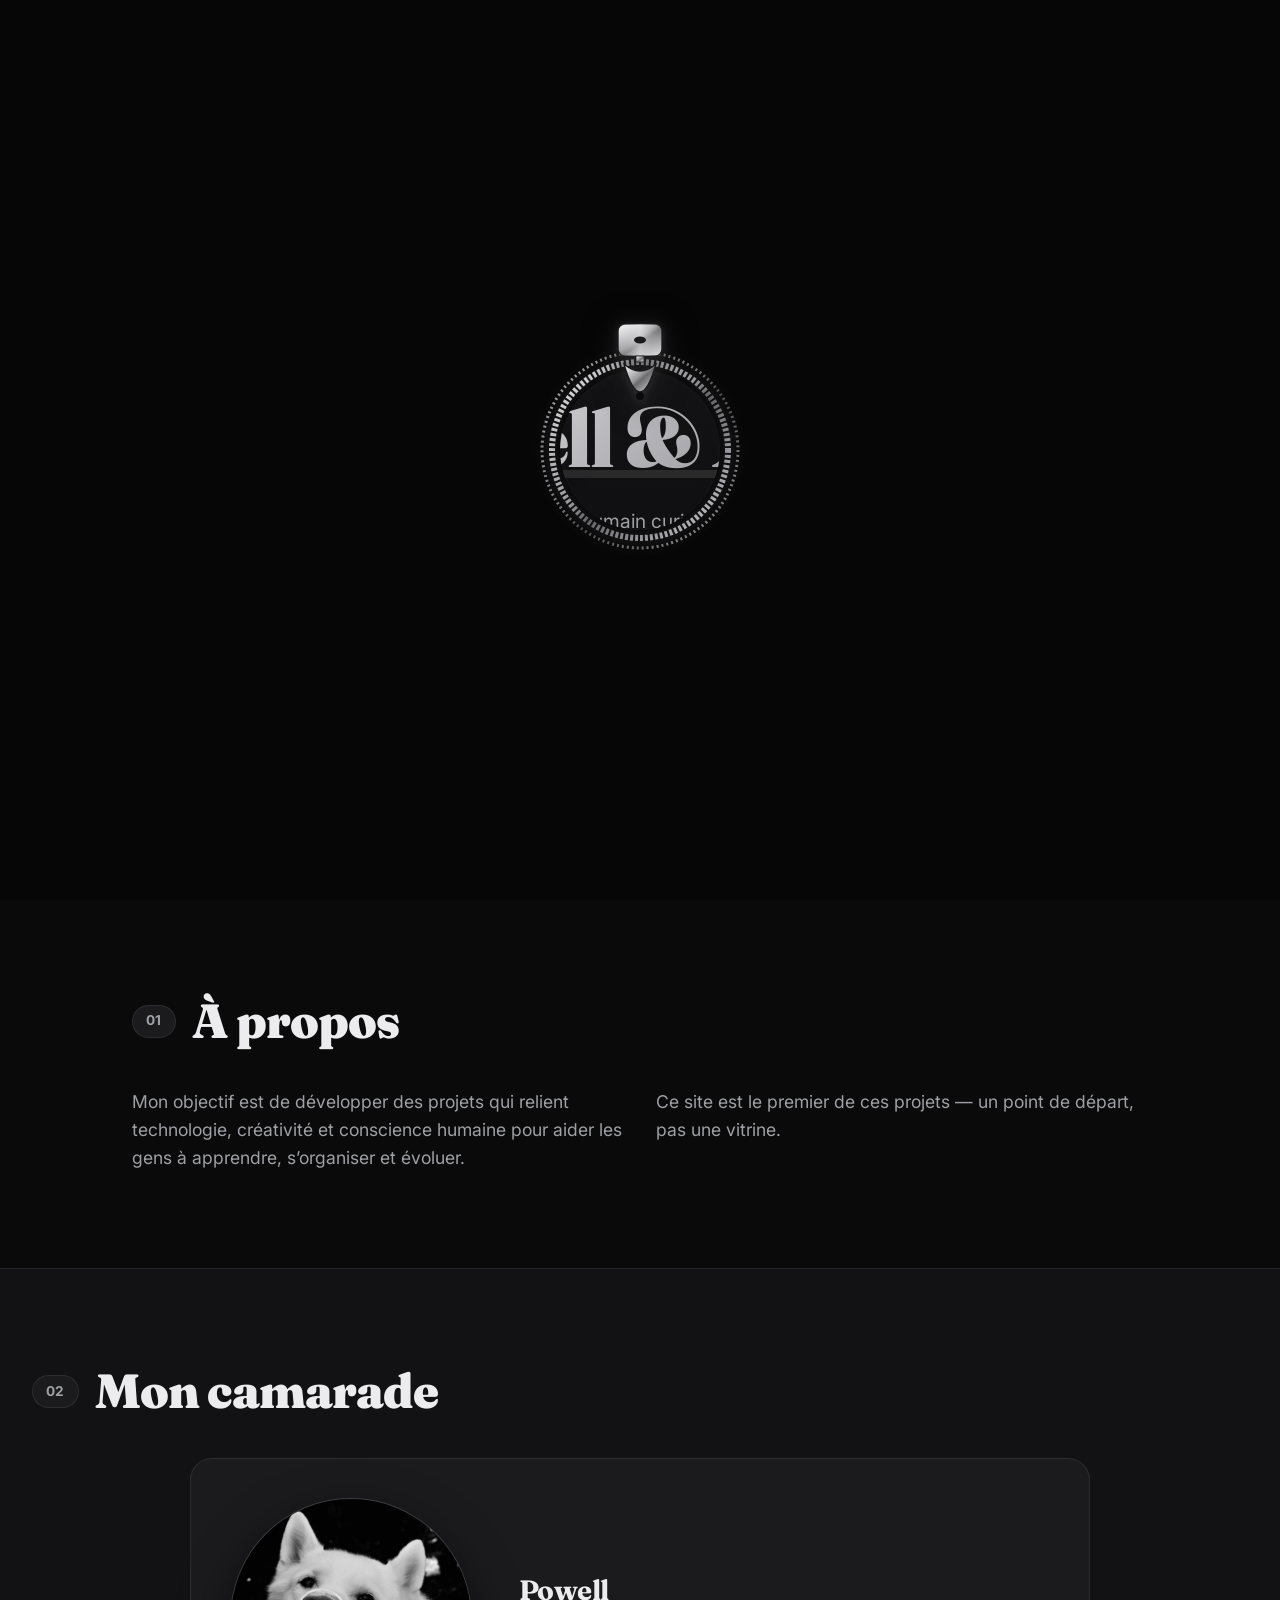
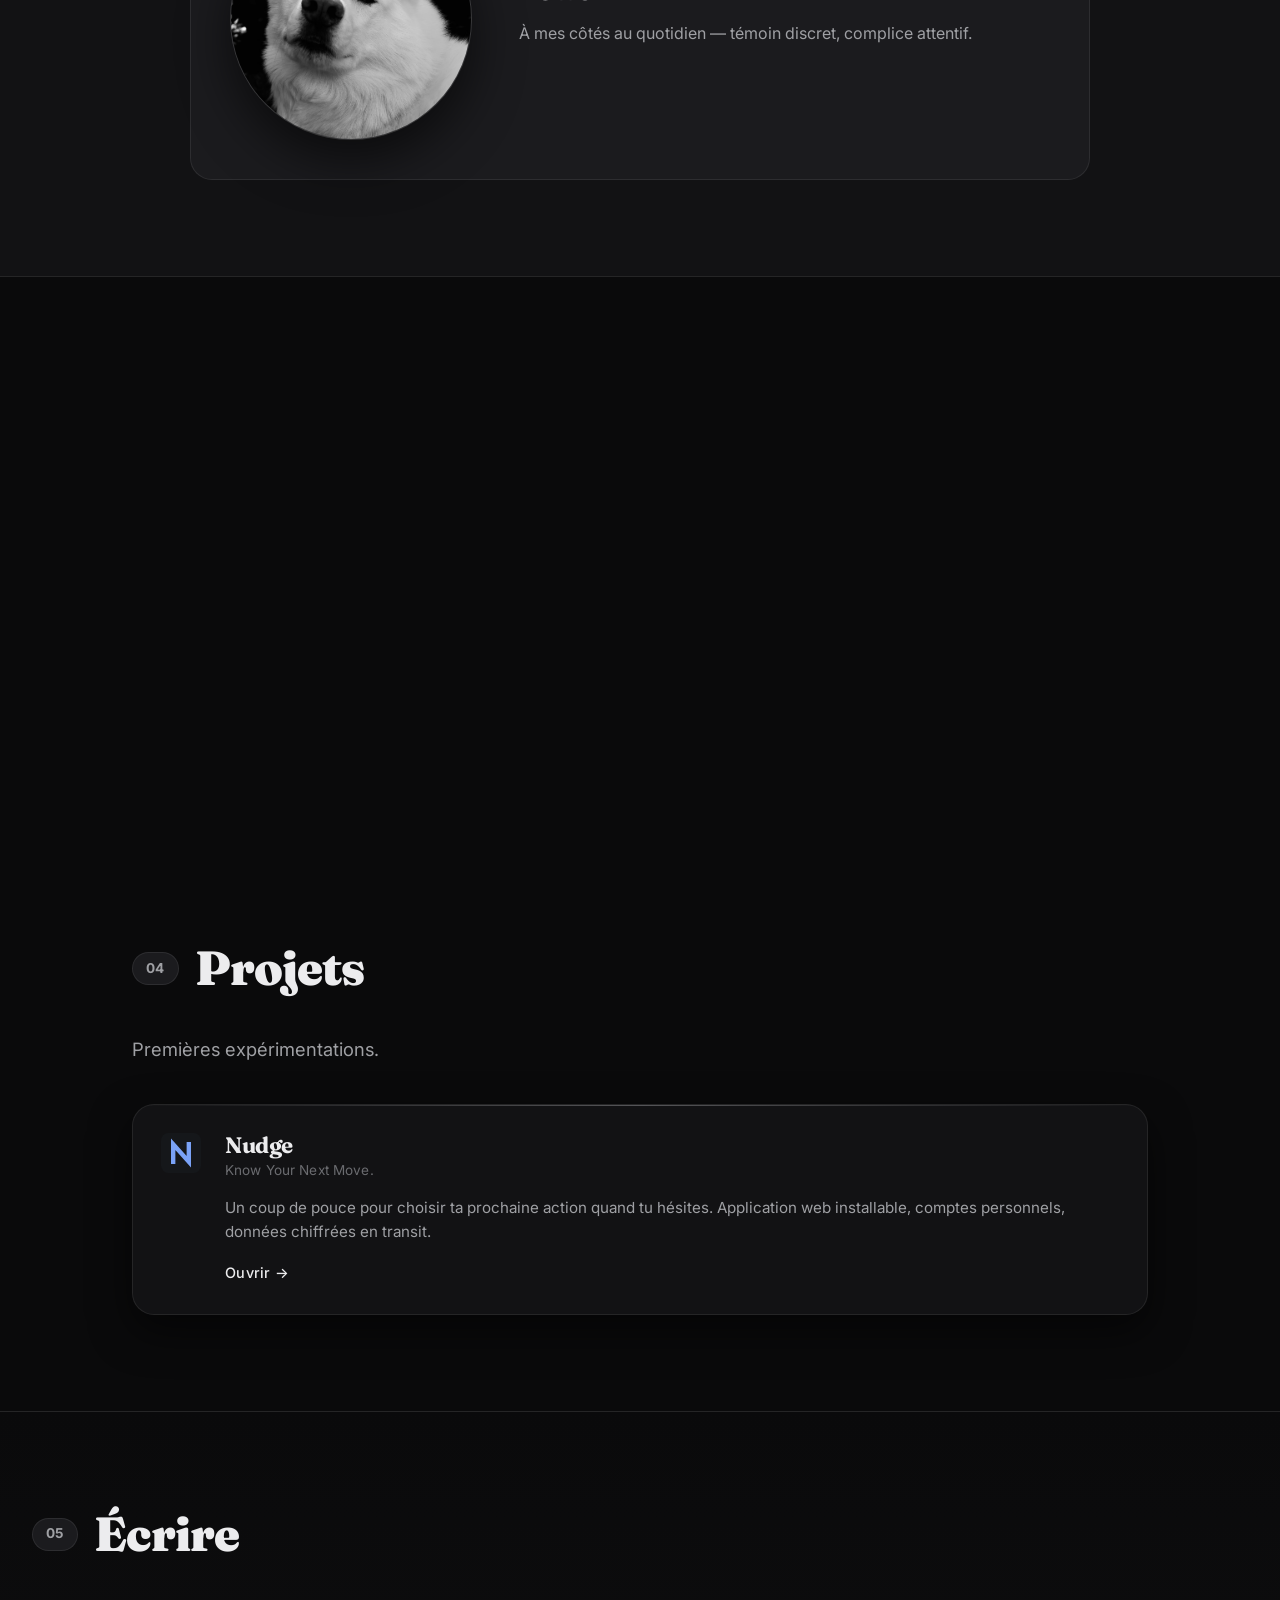
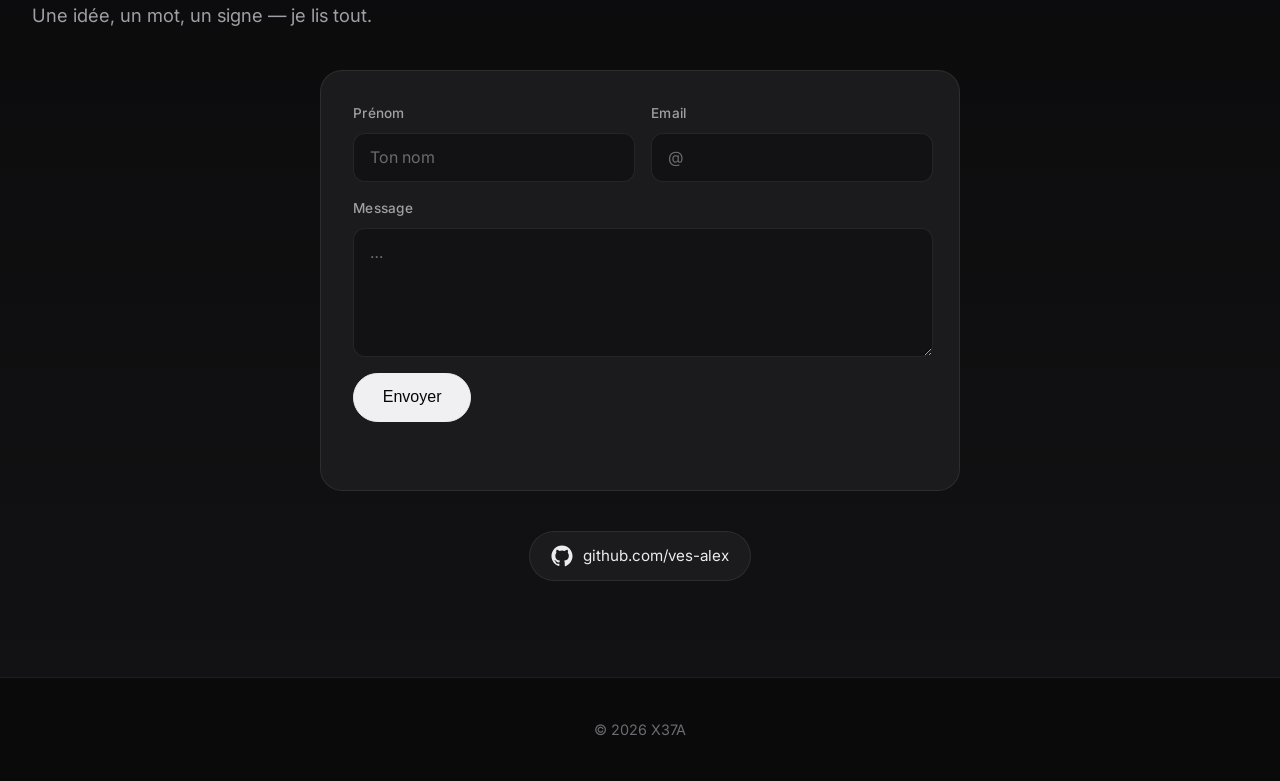
==== index.html @ 028b04d4 "Add Projets section linking to Nudge Inserts a 04 Projets section between Compétences and Contact, w" ====
<!DOCTYPE html>
<html lang="fr">
<head>
    <meta charset="UTF-8" />
    <meta name="viewport" content="width=device-width, initial-scale=1.0" />
    <meta name="description" content="Portfolio de x37a — curieux du web, accompagné de Powell, husky blanc." />
    <title>x37a — Portfolio</title>
    <link rel="stylesheet" href="styles.css?v=10" />
    <link rel="preconnect" href="https://fonts.googleapis.com" />
    <link rel="preconnect" href="https://fonts.gstatic.com" crossorigin />
    <link href="https://fonts.googleapis.com/css2?family=Fraunces:wght@400;700;900&family=Inter:wght@400;500;700&display=swap" rel="stylesheet" />
</head>
<body>

    <!-- Intro zipper circulaire -->
    <div class="ring-intro" id="ringIntro" role="button" tabindex="0" aria-label="Cliquer pour ouvrir le site">
        <svg class="ring-overlay" aria-hidden="true" preserveAspectRatio="xMidYMid slice">
            <defs>
                <mask id="ring-hole">
                    <rect x="0" y="0" width="100%" height="100%" fill="white" />
                    <circle cx="50%" cy="50%" r="0" fill="black" class="ring-mask-circle" />
                </mask>
                <linearGradient id="ring-silver" x1="0%" y1="0%" x2="100%" y2="100%">
                    <stop offset="0%" stop-color="#f0f0f2" />
                    <stop offset="45%" stop-color="#a0a0a4" />
                    <stop offset="55%" stop-color="#6a6a6e" />
                    <stop offset="100%" stop-color="#dcdce0" />
                </linearGradient>
            </defs>
            <!-- Fond sombre avec trou circulaire -->
            <rect x="0" y="0" width="100%" height="100%" fill="#060607" mask="url(#ring-hole)" />
            <!-- Couronne de dents (cercle à traits) -->
            <circle cx="50%" cy="50%" r="0" class="ring-teeth-outer"
                    fill="none" stroke="url(#ring-silver)" stroke-width="6" stroke-dasharray="3 2"
                    opacity="0.95" />
            <circle cx="50%" cy="50%" r="0" class="ring-teeth-inner"
                    fill="none" stroke="url(#ring-silver)" stroke-width="3" stroke-dasharray="2 3"
                    opacity="0.7" />
        </svg>

        <!-- Tirette argentée, se déplace vers le haut quand le cercle grandit -->
        <div class="ring-pull" id="ringPull">
            <svg viewBox="0 0 60 100" xmlns="http://www.w3.org/2000/svg" aria-hidden="true">
                <defs>
                    <linearGradient id="pull-silver" x1="0%" y1="0%" x2="100%" y2="100%">
                        <stop offset="0%" stop-color="#fafafa" />
                        <stop offset="20%" stop-color="#d4d4d6" />
                        <stop offset="45%" stop-color="#9a9a9c" />
                        <stop offset="55%" stop-color="#6c6c6e" />
                        <stop offset="80%" stop-color="#aeaeb0" />
                        <stop offset="100%" stop-color="#e4e4e6" />
                    </linearGradient>
                    <linearGradient id="pull-shine-grad" x1="0%" y1="0%" x2="100%" y2="0%">
                        <stop offset="0%" stop-color="#ffffff" stop-opacity="0" />
                        <stop offset="50%" stop-color="#ffffff" stop-opacity="0.85" />
                        <stop offset="100%" stop-color="#ffffff" stop-opacity="0" />
                    </linearGradient>
                </defs>
                <rect x="8" y="4" width="44" height="32" rx="7" fill="url(#pull-silver)" stroke="#1a1a1d" stroke-width="1.4" />
                <rect class="ring-pull-shine" x="8" y="4" width="44" height="32" rx="7" fill="url(#pull-shine-grad)" opacity="0.6" />
                <ellipse cx="30" cy="20" rx="6" ry="3.5" fill="#1a1a1d" />
                <rect x="26" y="36" width="8" height="6" fill="url(#pull-silver)" stroke="#1a1a1d" stroke-width="0.8" />
                <path d="M14 44 Q30 100 46 44 Q30 58 14 44 Z" fill="url(#pull-silver)" stroke="#1a1a1d" stroke-width="1.4" />
                <circle cx="30" cy="76" r="4" fill="#0a0a0b" />
            </svg>
        </div>
    </div>

    <!-- Contenu principal -->
    <main id="content">

        <header class="nav">
            <a href="#accueil" class="brand">x37a</a>
            <nav>
                <a href="#apropos">À propos</a>
                <a href="#powell">Powell</a>
                <a href="#competences">Compétences</a>
                <a href="#projets">Projets</a>
                <a href="#contact">Contact</a>
            </nav>
        </header>

        <section id="accueil" class="hero">
            <div class="blob blob-1"></div>
            <div class="blob blob-2"></div>
            <div class="blob blob-3"></div>

            <div class="hero-inner">
                <p class="eyebrow">Pas tout à fait par hasard.</p>
                <h1><span class="highlight">Powell &amp; X37A</span></h1>
                <p class="lede">
                    Un husky curieux. Un humain curieux. Tout reste à écrire.
                </p>
                <div class="cta-row">
                    <a class="btn btn-primary" href="#apropos">Découvrir</a>
                    <a class="btn btn-ghost" href="#contact">Écrire</a>
                </div>
            </div>

            <div class="scroll-indicator" aria-hidden="true">
                <span></span>
            </div>
        </section>

        <section id="apropos" class="section reveal">
            <div class="section-head">
                <span class="chip chip-pink">01</span>
                <h2>À propos</h2>
            </div>
            <div class="about-grid">
                <p class="about-text">
                    Mon objectif est de développer des projets qui relient technologie, créativité et conscience humaine pour aider les gens à apprendre, s’organiser et évoluer.
                </p>
                <p class="about-text">
                    Ce site est le premier de ces projets — un point de départ, pas une vitrine.
                </p>
            </div>
        </section>

        <section id="powell" class="section section-dark reveal">
            <div class="section-head">
                <span class="chip chip-cyan">02</span>
                <h2>Mon camarade</h2>
            </div>
            <div class="powell-grid">
                <div class="powell-card">
                    <div class="powell-photo">
                        <img src="assets/powell.jpg" alt="Powell, mon husky blanc" />
                    </div>
                    <div class="powell-info">
                        <h3>Powell</h3>
                        <p>
                            À mes côtés au quotidien — témoin discret, complice attentif.
                        </p>
                    </div>
                </div>
            </div>
        </section>

        <section id="competences" class="section reveal">
            <div class="section-head">
                <span class="chip chip-yellow">03</span>
                <h2>Outils</h2>
            </div>
            <p class="section-lede">
                Deux langues. Le reste viendra.
            </p>
            <div class="skills-grid">
                <div class="skill-card">
                    <span class="flag">🇫🇷</span>
                    <h3>Français</h3>
                    <p>Langue maternelle</p>
                    <div class="bar"><span style="width: 100%"></span></div>
                </div>
                <div class="skill-card">
                    <span class="flag">🇬🇧</span>
                    <h3>Anglais</h3>
                    <p>Courant</p>
                    <div class="bar"><span style="width: 90%"></span></div>
                </div>
                <div class="skill-card skill-card-soon">
                    <span class="flag">🧑‍💻</span>
                    <h3>Le web</h3>
                    <p>À venir.</p>
                    <div class="bar"><span style="width: 0%"></span></div>
                </div>
            </div>
        </section>

        <section id="projets" class="section reveal">
            <div class="section-head">
                <span class="chip chip-green">04</span>
                <h2>Projets</h2>
            </div>
            <p class="section-lede">
                Premières expérimentations.
            </p>
            <div class="projects-grid">
                <a class="project-card" href="/nudge/" target="_blank" rel="noopener">
                    <div class="project-icon" aria-hidden="true">
                        <svg viewBox="0 0 512 512" width="40" height="40">
                            <rect width="512" height="512" rx="96" fill="#15171a"/>
                            <path d="M 156 368 L 156 144 L 356 368 L 356 144" stroke="#7aa2f7" stroke-width="56" fill="none" stroke-linecap="square" stroke-linejoin="miter"/>
                        </svg>
                    </div>
                    <div class="project-body">
                        <h3>Nudge</h3>
                        <p class="project-tag">Know Your Next Move.</p>
                        <p class="project-desc">
                            Un coup de pouce pour choisir ta prochaine action quand tu hésites.
                            Application web installable, comptes personnels, données chiffrées en transit.
                        </p>
                        <span class="project-link">Ouvrir →</span>
                    </div>
                </a>
            </div>
        </section>

        <section id="contact" class="section section-contact reveal">
            <div class="section-head">
                <span class="chip chip-purple">05</span>
                <h2>Écrire</h2>
            </div>
            <p class="section-lede">
                Une idée, un mot, un signe — je lis tout.
            </p>

            <form class="contact-form" id="contactForm" novalidate>
                <label>
                    <span>Prénom</span>
                    <input type="text" name="name" required placeholder="Ton nom" />
                </label>
                <label>
                    <span>Email</span>
                    <input type="email" name="email" required placeholder="@" />
                </label>
                <label class="full">
                    <span>Message</span>
                    <textarea name="message" rows="5" required placeholder="…"></textarea>
                </label>
                <button type="submit" class="btn btn-primary">Envoyer</button>
                <p class="form-note" id="formNote" aria-live="polite"></p>
            </form>

            <div class="socials">
                <a class="social" href="https://github.com/ves-alex" target="_blank" rel="noopener">
                    <svg viewBox="0 0 24 24" width="22" height="22" aria-hidden="true"><path fill="currentColor" d="M12 .5C5.65.5.5 5.65.5 12c0 5.08 3.29 9.39 7.86 10.92.58.11.79-.25.79-.56v-2c-3.2.7-3.87-1.37-3.87-1.37-.53-1.34-1.3-1.7-1.3-1.7-1.06-.73.08-.71.08-.71 1.17.08 1.78 1.2 1.78 1.2 1.04 1.78 2.73 1.27 3.4.97.1-.76.41-1.28.75-1.57-2.56-.29-5.25-1.28-5.25-5.7 0-1.26.45-2.29 1.18-3.1-.12-.29-.51-1.46.11-3.05 0 0 .97-.31 3.18 1.18a11 11 0 0 1 5.79 0c2.21-1.49 3.18-1.18 3.18-1.18.62 1.59.23 2.76.11 3.05.74.81 1.18 1.84 1.18 3.1 0 4.43-2.7 5.41-5.27 5.69.42.36.79 1.07.79 2.16v3.2c0 .31.21.68.8.56C20.22 21.39 23.5 17.08 23.5 12 23.5 5.65 18.35.5 12 .5z"/></svg>
                    <span>github.com/ves-alex</span>
                </a>
            </div>
        </section>

        <footer class="footer">
            <p>© <span id="year"></span> X37A</p>
        </footer>
    </main>

    <script src="script.js?v=10"></script>
</body>
</html>
---- styles.css ----
/* ===== Reset & base ===== */
*,
*::before,
*::after {
    box-sizing: border-box;
    margin: 0;
    padding: 0;
}

:root {
    --bg: #0a0a0b;
    --bg-2: #121214;
    --bg-3: #1b1b1e;
    --bg-4: #26262a;
    --ink: #ececee;
    --ink-soft: #9fa0a4;
    --ink-muted: #6a6b6f;
    --silver-1: #f0f0f2;
    --silver-2: #b8b8bc;
    --silver-3: #8a8a8e;
    --silver-4: #56565a;
    --black: #050506;
    --border: rgba(255, 255, 255, 0.08);
    --border-strong: rgba(255, 255, 255, 0.16);
    --shadow: 0 16px 40px rgba(0, 0, 0, 0.55);
    --radius: 22px;

    --ease-out: cubic-bezier(0.22, 1, 0.36, 1);
    --ease-in-out: cubic-bezier(0.65, 0, 0.35, 1);
    --ease-soft: cubic-bezier(0.33, 1, 0.68, 1);
}

html {
    scroll-behavior: smooth;
}

body {
    font-family: 'Inter', -apple-system, BlinkMacSystemFont, sans-serif;
    background: var(--bg);
    color: var(--ink);
    line-height: 1.6;
    overflow-x: hidden;
    -webkit-font-smoothing: antialiased;
    -moz-osx-font-smoothing: grayscale;
}

h1, h2, h3 {
    font-family: 'Fraunces', Georgia, serif;
    line-height: 1.1;
    letter-spacing: -0.02em;
    color: var(--ink);
}

a {
    color: inherit;
    text-decoration: none;
}

/* ===== Intro : zipper circulaire qui s'ouvre ===== */

.ring-intro {
    position: fixed;
    inset: 0;
    z-index: 1000;
    overflow: hidden;
    cursor: pointer;
    background: transparent;
}

.ring-overlay {
    position: absolute;
    inset: 0;
    width: 100%;
    height: 100%;
    pointer-events: none;
}

/* Variable pilote : rayon du cercle (en px). Modifiée par JS au drag. */
.ring-intro {
    --ring-r: 80px;
    --pull-offset: 130px;
}

.ring-mask-circle {
    r: var(--ring-r);
    transition: r 2.2s cubic-bezier(0.4, 0, 0.15, 1);
}

.ring-teeth-outer {
    r: calc(var(--ring-r) + 8px);
    transition: r 2.2s cubic-bezier(0.4, 0, 0.15, 1),
                opacity 1.6s cubic-bezier(0.4, 0, 0.15, 1) 0.6s;
    filter: drop-shadow(0 0 6px rgba(255, 255, 255, 0.18));
    animation: ring-teeth-rotate 14s linear infinite;
    transform-origin: center;
}

.ring-teeth-inner {
    r: calc(var(--ring-r) + 18px);
    transition: r 2.2s cubic-bezier(0.4, 0, 0.15, 1),
                opacity 1.6s cubic-bezier(0.4, 0, 0.15, 1) 0.6s;
    filter: drop-shadow(0 0 6px rgba(255, 255, 255, 0.18));
    animation: ring-teeth-rotate 22s linear infinite reverse;
    transform-origin: center;
}

@keyframes ring-teeth-rotate {
    from { stroke-dashoffset: 0; }
    to { stroke-dashoffset: 200; }
}

/* Légère pulsation au repos pour signaler "interactif" */
.ring-intro:not(.opening):not(.dragging) {
    animation: ring-r-pulse 3.5s ease-in-out infinite;
}
@keyframes ring-r-pulse {
    0%, 100% { --ring-r: 80px; }
    50% { --ring-r: 88px; }
}

/* Ouverture : le trou grandit jusqu'à couvrir l'écran, les dents fondent */
.ring-intro.opening {
    --ring-r: 1800px;
    animation: none;
}
.ring-intro.opening .ring-teeth-outer,
.ring-intro.opening .ring-teeth-inner {
    opacity: 0;
    animation: none;
}

/* Tirette : positionnée au-dessus du cercle, draggable */
.ring-pull {
    position: absolute;
    top: 50%;
    left: 50%;
    width: 64px;
    height: 100px;
    margin-left: -32px;
    transform: translateY(calc(-1 * var(--pull-offset)));
    transition: transform 2.2s cubic-bezier(0.4, 0, 0.15, 1),
                opacity 1.2s cubic-bezier(0.4, 0, 0.15, 1) 0.4s,
                filter 0.3s ease;
    filter: drop-shadow(0 6px 16px rgba(0, 0, 0, 0.65))
            drop-shadow(0 2px 4px rgba(255, 255, 255, 0.18));
    pointer-events: auto;
    cursor: grab;
    z-index: 5;
    will-change: transform;
}

.ring-intro:not(.opening):not(.dragging) .ring-pull {
    animation: ring-pull-bob 3.5s ease-in-out infinite;
}

@keyframes ring-pull-bob {
    0%, 100% { transform: translateY(calc(-1 * var(--pull-offset))); }
    50% { transform: translateY(calc(-1 * var(--pull-offset) - 6px)); }
}

.ring-pull:hover {
    filter: drop-shadow(0 8px 22px rgba(0, 0, 0, 0.75))
            drop-shadow(0 0 8px rgba(255, 255, 255, 0.3));
}

.ring-pull:active {
    cursor: grabbing;
}

/* Pendant le drag : transitions et animations coupées pour suivi 1:1 du curseur */
.ring-intro.dragging .ring-mask-circle,
.ring-intro.dragging .ring-teeth-outer,
.ring-intro.dragging .ring-teeth-inner,
.ring-intro.dragging .ring-pull {
    transition: none;
    animation: none;
}
.ring-intro.dragging {
    animation: none;
}

.ring-pull svg {
    width: 100%;
    height: 100%;
    overflow: visible;
}

.ring-pull-shine {
    animation: ring-shine 4s ease-in-out infinite;
    transform-origin: center;
}

@keyframes ring-shine {
    0%, 100% { transform: translateX(-30px); opacity: 0; }
    20% { opacity: 0.6; }
    50% { transform: translateX(30px); opacity: 0.6; }
    80% { opacity: 0; }
}

/* À l'ouverture, la tirette part loin vers le haut puis fond */
.ring-intro.opening .ring-pull {
    transform: translateY(-120vh);
    opacity: 0;
    animation: none;
}

.ring-intro.gone {
    display: none;
}

@media (prefers-reduced-motion: reduce) {
    .ring-intro { display: none; }
}

/* ===== Navigation ===== */
.nav {
    position: sticky;
    top: 0;
    z-index: 50;
    display: flex;
    justify-content: space-between;
    align-items: center;
    padding: 1rem 2rem;
    background: rgba(10, 10, 11, 0.75);
    backdrop-filter: blur(14px);
    -webkit-backdrop-filter: blur(14px);
    border-bottom: 1px solid var(--border);
}

.brand {
    font-family: 'Fraunces', serif;
    font-weight: 900;
    font-size: 1.4rem;
    background: linear-gradient(135deg, var(--silver-1), var(--silver-3));
    -webkit-background-clip: text;
    background-clip: text;
    color: transparent;
}

.nav nav {
    display: flex;
    gap: 1.5rem;
}

.nav nav a {
    font-size: 0.95rem;
    font-weight: 500;
    color: var(--ink-soft);
    position: relative;
    padding: 0.25rem 0;
    transition: color 0.4s var(--ease-out);
}

.nav nav a::after {
    content: '';
    position: absolute;
    bottom: 0;
    left: 0;
    width: 0;
    height: 1px;
    background: var(--silver-1);
    transition: width 0.5s var(--ease-out);
}

.nav nav a:hover {
    color: var(--ink);
}

.nav nav a:hover::after {
    width: 100%;
}

/* ===== Hero ===== */
.hero {
    position: relative;
    min-height: calc(100vh - 70px);
    display: flex;
    align-items: center;
    padding: 4rem 2rem;
    overflow: hidden;
    background: radial-gradient(ellipse at 50% 0%, #1a1a1d 0%, var(--bg) 60%);
}

.blob {
    position: absolute;
    border-radius: 50%;
    filter: blur(100px);
    opacity: 0.35;
    z-index: 0;
    animation: float 18s ease-in-out infinite;
}

.blob-1 {
    width: 520px;
    height: 520px;
    background: radial-gradient(circle, #3a3a40 0%, transparent 70%);
    top: -140px;
    left: -100px;
}

.blob-2 {
    width: 460px;
    height: 460px;
    background: radial-gradient(circle, #2a2a2e 0%, transparent 70%);
    bottom: -120px;
    right: -80px;
    animation-delay: -6s;
}

.blob-3 {
    width: 340px;
    height: 340px;
    background: radial-gradient(circle, #1f1f23 0%, transparent 70%);
    top: 40%;
    right: 20%;
    animation-delay: -11s;
}

@keyframes float {
    0%, 100% { transform: translate(0, 0) scale(1); }
    33% { transform: translate(30px, -40px) scale(1.08); }
    66% { transform: translate(-20px, 30px) scale(0.95); }
}

.hero-inner {
    position: relative;
    z-index: 2;
    max-width: 820px;
    margin: 0 auto;
    text-align: center;
}

.eyebrow {
    display: inline-block;
    padding: 0.4rem 0.9rem;
    background: var(--bg-3);
    color: var(--ink-soft);
    font-size: 0.8rem;
    font-weight: 500;
    letter-spacing: 0.1em;
    text-transform: uppercase;
    border-radius: 999px;
    border: 1px solid var(--border);
    margin-bottom: 1.5rem;
}

.hero h1 {
    font-size: clamp(2.5rem, 7vw, 5rem);
    font-weight: 900;
    margin-bottom: 1.5rem;
}

.highlight {
    background: linear-gradient(135deg, var(--silver-1) 0%, var(--silver-2) 45%, var(--silver-3) 100%);
    -webkit-background-clip: text;
    background-clip: text;
    color: transparent;
    position: relative;
    display: inline-block;
}

.highlight::after {
    content: '';
    position: absolute;
    left: 0;
    right: 0;
    bottom: 0.05em;
    height: 0.1em;
    background: var(--silver-3);
    opacity: 0.2;
    border-radius: 4px;
}

.lede {
    font-size: clamp(1rem, 1.6vw, 1.2rem);
    color: var(--ink-soft);
    margin-bottom: 2.5rem;
}

.cta-row {
    display: flex;
    justify-content: center;
    gap: 1rem;
    flex-wrap: wrap;
}

.btn {
    display: inline-flex;
    align-items: center;
    gap: 0.5rem;
    padding: 0.9rem 1.8rem;
    font-size: 1rem;
    font-weight: 500;
    border-radius: 999px;
    border: 1px solid var(--border-strong);
    cursor: pointer;
    transition: transform 0.5s var(--ease-out),
                box-shadow 0.5s var(--ease-out),
                background 0.5s var(--ease-out),
                color 0.5s var(--ease-out),
                border-color 0.5s var(--ease-out);
}

.btn-primary {
    background: var(--silver-1);
    color: var(--black);
    border-color: var(--silver-1);
}

.btn-primary:hover {
    transform: translateY(-2px);
    box-shadow: 0 10px 30px rgba(240, 240, 242, 0.15);
}

.btn-ghost {
    background: transparent;
    color: var(--ink);
}

.btn-ghost:hover {
    background: var(--bg-3);
    border-color: var(--border-strong);
    transform: translateY(-2px);
}

.scroll-indicator {
    position: absolute;
    bottom: 2rem;
    left: 50%;
    transform: translateX(-50%);
    width: 24px;
    height: 40px;
    border: 1px solid var(--ink-muted);
    border-radius: 12px;
    opacity: 0.6;
}

.scroll-indicator span {
    position: absolute;
    top: 8px;
    left: 50%;
    width: 3px;
    height: 8px;
    background: var(--ink-soft);
    border-radius: 2px;
    transform: translateX(-50%);
    animation: scrollDot 2.4s var(--ease-in-out) infinite;
}

@keyframes scrollDot {
    0%, 100% { transform: translate(-50%, 0); opacity: 1; }
    50% { transform: translate(-50%, 12px); opacity: 0.2; }
}

/* ===== Sections ===== */
.section {
    max-width: 1080px;
    margin: 0 auto;
    padding: 6rem 2rem;
}

.section-dark {
    max-width: none;
    background: var(--bg-2);
    padding-left: 2rem;
    padding-right: 2rem;
    border-top: 1px solid var(--border);
    border-bottom: 1px solid var(--border);
}

.section-head {
    display: flex;
    align-items: center;
    gap: 1rem;
    margin-bottom: 2.5rem;
}

.chip {
    display: inline-block;
    padding: 0.3rem 0.8rem;
    border-radius: 999px;
    font-size: 0.85rem;
    font-weight: 700;
    letter-spacing: 0.04em;
    background: var(--bg-3);
    color: var(--ink-soft);
    border: 1px solid var(--border);
}

.chip-pink,
.chip-cyan,
.chip-yellow,
.chip-purple {
    background: var(--bg-3);
    color: var(--ink-soft);
    border: 1px solid var(--border);
}

.section h2 {
    font-size: clamp(2rem, 4vw, 3rem);
    font-weight: 900;
}

.section-lede {
    font-size: 1.15rem;
    color: var(--ink-soft);
    max-width: 640px;
    margin-bottom: 2.5rem;
}

/* ===== À propos ===== */
.about-grid {
    display: grid;
    grid-template-columns: repeat(auto-fit, minmax(280px, 1fr));
    gap: 2rem;
}

.about-text {
    font-size: 1.1rem;
    color: var(--ink-soft);
}

.about-text strong {
    color: var(--ink);
    font-weight: 600;
}

/* ===== Powell ===== */
.powell-grid {
    max-width: 900px;
    margin: 0 auto;
}

.powell-card {
    display: grid;
    grid-template-columns: 240px 1fr;
    gap: 3rem;
    align-items: center;
    background: var(--bg-3);
    border: 1px solid var(--border);
    border-radius: var(--radius);
    padding: 2.5rem;
    transition: border-color 0.6s var(--ease-out),
                transform 0.6s var(--ease-out);
}

.powell-card:hover {
    border-color: var(--border-strong);
    transform: translateY(-2px);
}

.powell-photo {
    width: 240px;
    height: 240px;
    border-radius: 50%;
    overflow: hidden;
    background: var(--bg-4);
    box-shadow: 0 0 0 1px var(--border-strong),
                0 20px 50px rgba(0, 0, 0, 0.6);
}

.powell-photo svg,
.powell-photo img {
    width: 100%;
    height: 100%;
    object-fit: cover;
    display: block;
}

.powell-info h3 {
    font-size: 1.75rem;
    margin-bottom: 1rem;
    color: var(--ink);
}

.powell-info p {
    color: var(--ink-soft);
    margin-bottom: 1rem;
}

.powell-note {
    font-size: 0.85rem;
    color: var(--ink-muted);
}

.powell-note code {
    background: var(--bg-4);
    padding: 0.1rem 0.4rem;
    border-radius: 4px;
    font-size: 0.8rem;
    color: var(--silver-2);
}

/* ===== Compétences ===== */
.skills-grid {
    display: grid;
    grid-template-columns: repeat(auto-fit, minmax(240px, 1fr));
    gap: 1.5rem;
}

.skill-card {
    background: var(--bg-2);
    border: 1px solid var(--border);
    border-radius: var(--radius);
    padding: 2rem;
    box-shadow: var(--shadow);
    transition: transform 0.6s var(--ease-out),
                box-shadow 0.6s var(--ease-out),
                border-color 0.6s var(--ease-out);
    position: relative;
    overflow: hidden;
}

.skill-card::before {
    content: '';
    position: absolute;
    top: 0;
    left: 0;
    right: 0;
    height: 1px;
    background: linear-gradient(90deg, transparent, var(--silver-2), transparent);
    opacity: 0.4;
}

.skill-card:hover {
    transform: translateY(-6px);
    box-shadow: 0 24px 50px rgba(0, 0, 0, 0.7);
    border-color: var(--border-strong);
}

.flag {
    font-size: 2.5rem;
    display: block;
    margin-bottom: 0.75rem;
    filter: grayscale(0.15);
}

.skill-card h3 {
    font-size: 1.4rem;
    margin-bottom: 0.25rem;
}

.skill-card p {
    color: var(--ink-soft);
    font-size: 0.95rem;
    margin-bottom: 1rem;
}

.bar {
    height: 4px;
    background: var(--bg-4);
    border-radius: 999px;
    overflow: hidden;
}

.bar span {
    display: block;
    height: 100%;
    background: linear-gradient(90deg, var(--silver-3), var(--silver-1));
    border-radius: 999px;
    transition: width 1.8s var(--ease-out);
}

.skill-card-soon .bar span {
    background: linear-gradient(90deg, var(--silver-4), var(--silver-2));
}

/* ===== Projets ===== */
.projects-grid {
    display: grid;
    grid-template-columns: repeat(auto-fit, minmax(320px, 1fr));
    gap: 1.5rem;
}

.project-card {
    display: flex;
    gap: 1.5rem;
    align-items: flex-start;
    background: var(--bg-2);
    border: 1px solid var(--border);
    border-radius: var(--radius);
    padding: 1.75rem;
    box-shadow: var(--shadow);
    text-decoration: none;
    color: inherit;
    transition: transform 0.6s var(--ease-out),
                box-shadow 0.6s var(--ease-out),
                border-color 0.6s var(--ease-out);
    position: relative;
    overflow: hidden;
}

.project-card::before {
    content: '';
    position: absolute;
    top: 0;
    left: 0;
    right: 0;
    height: 1px;
    background: linear-gradient(90deg, transparent, var(--silver-2), transparent);
    opacity: 0.4;
}

.project-card:hover {
    transform: translateY(-6px);
    box-shadow: 0 24px 50px rgba(0, 0, 0, 0.7);
    border-color: var(--border-strong);
}

.project-icon {
    flex-shrink: 0;
}

.project-body {
    flex: 1;
}

.project-body h3 {
    font-size: 1.4rem;
    margin: 0 0 0.15rem;
    color: var(--ink);
}

.project-tag {
    color: var(--ink-muted);
    font-size: 0.85rem;
    margin: 0 0 0.85rem;
    letter-spacing: 0.01em;
}

.project-desc {
    color: var(--ink-soft);
    font-size: 0.95rem;
    margin: 0 0 1rem;
}

.project-link {
    color: var(--ink);
    font-size: 0.9rem;
    font-weight: 500;
    letter-spacing: 0.02em;
}

.project-card:hover .project-link {
    color: var(--silver-1);
}

/* ===== Contact ===== */
.section-contact {
    background: linear-gradient(180deg, var(--bg) 0%, var(--bg-2) 100%);
    max-width: none;
    padding-left: 2rem;
    padding-right: 2rem;
    border-top: 1px solid var(--border);
}

.contact-form {
    max-width: 640px;
    margin: 0 auto 2.5rem;
    display: grid;
    grid-template-columns: 1fr 1fr;
    gap: 1rem;
    background: var(--bg-3);
    padding: 2rem;
    border-radius: var(--radius);
    border: 1px solid var(--border);
    transition: border-color 0.6s var(--ease-out);
}

.contact-form:focus-within {
    border-color: var(--border-strong);
}

.contact-form label {
    display: flex;
    flex-direction: column;
    gap: 0.5rem;
    font-size: 0.85rem;
    font-weight: 500;
    color: var(--ink-soft);
    letter-spacing: 0.02em;
}

.contact-form label.full {
    grid-column: 1 / -1;
}

.contact-form input,
.contact-form textarea {
    font-family: inherit;
    font-size: 1rem;
    padding: 0.85rem 1rem;
    border: 1px solid var(--border);
    border-radius: 12px;
    background: var(--bg-2);
    color: var(--ink);
    outline: none;
    transition: border-color 0.4s var(--ease-out),
                background 0.4s var(--ease-out);
}

.contact-form input::placeholder,
.contact-form textarea::placeholder {
    color: var(--ink-muted);
}

.contact-form input:focus,
.contact-form textarea:focus {
    border-color: var(--silver-2);
    background: var(--bg-4);
}

.contact-form textarea {
    resize: vertical;
    min-height: 120px;
}

.contact-form button {
    grid-column: 1 / -1;
    justify-self: start;
}

.form-note {
    grid-column: 1 / -1;
    font-size: 0.9rem;
    min-height: 1.4em;
    color: var(--ink-soft);
}

.socials {
    display: flex;
    justify-content: center;
    gap: 1rem;
    flex-wrap: wrap;
}

.social {
    display: inline-flex;
    align-items: center;
    gap: 0.6rem;
    padding: 0.75rem 1.3rem;
    background: var(--bg-3);
    color: var(--ink);
    border: 1px solid var(--border);
    border-radius: 999px;
    font-size: 0.95rem;
    transition: transform 0.5s var(--ease-out),
                background 0.5s var(--ease-out),
                border-color 0.5s var(--ease-out);
}

.social:hover {
    transform: translateY(-2px);
    background: var(--bg-4);
    border-color: var(--border-strong);
}

/* ===== Footer ===== */
.footer {
    text-align: center;
    padding: 2.5rem 2rem;
    color: var(--ink-muted);
    font-size: 0.9rem;
    border-top: 1px solid var(--border);
    background: var(--bg);
}

.heart {
    color: var(--silver-2);
    display: inline-block;
    animation: beat 1.8s ease-in-out infinite;
}

@keyframes beat {
    0%, 100% { transform: scale(1); }
    50% { transform: scale(1.2); }
}

/* ===== Reveal animation ===== */
.reveal {
    opacity: 0;
    transform: translateY(40px);
    transition: opacity 1.4s var(--ease-out),
                transform 1.4s var(--ease-out);
}

.reveal.visible {
    opacity: 1;
    transform: translateY(0);
}

/* ===== Responsive ===== */
@media (max-width: 720px) {
    .nav { padding: 1rem; }
    .nav nav { gap: 1rem; font-size: 0.85rem; }
    .powell-card {
        grid-template-columns: 1fr;
        text-align: center;
        padding: 2rem 1.5rem;
    }
    .powell-photo {
        margin: 0 auto;
        width: 180px;
        height: 180px;
    }
    .contact-form { grid-template-columns: 1fr; }
}

@media (prefers-reduced-motion: reduce) {
    *, *::before, *::after {
        animation-duration: 0.01ms !important;
        transition-duration: 0.01ms !important;
    }
}
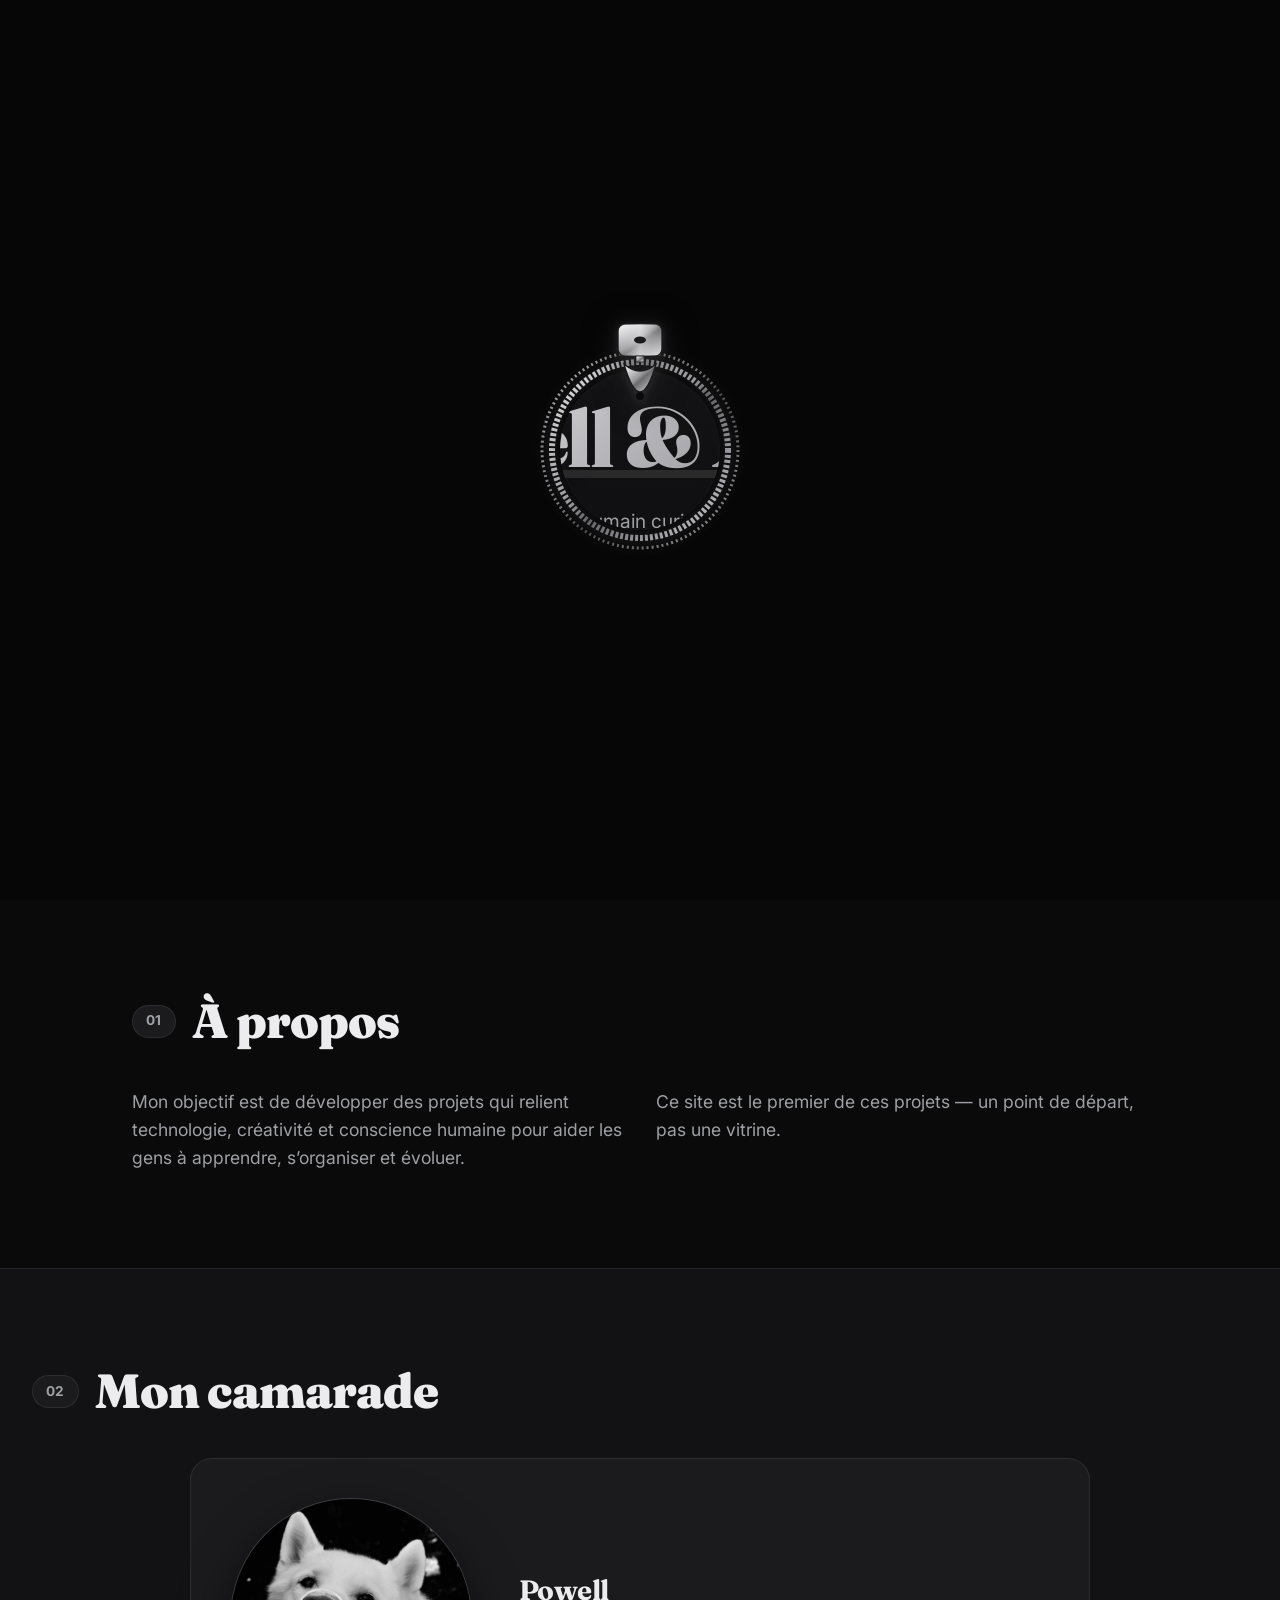
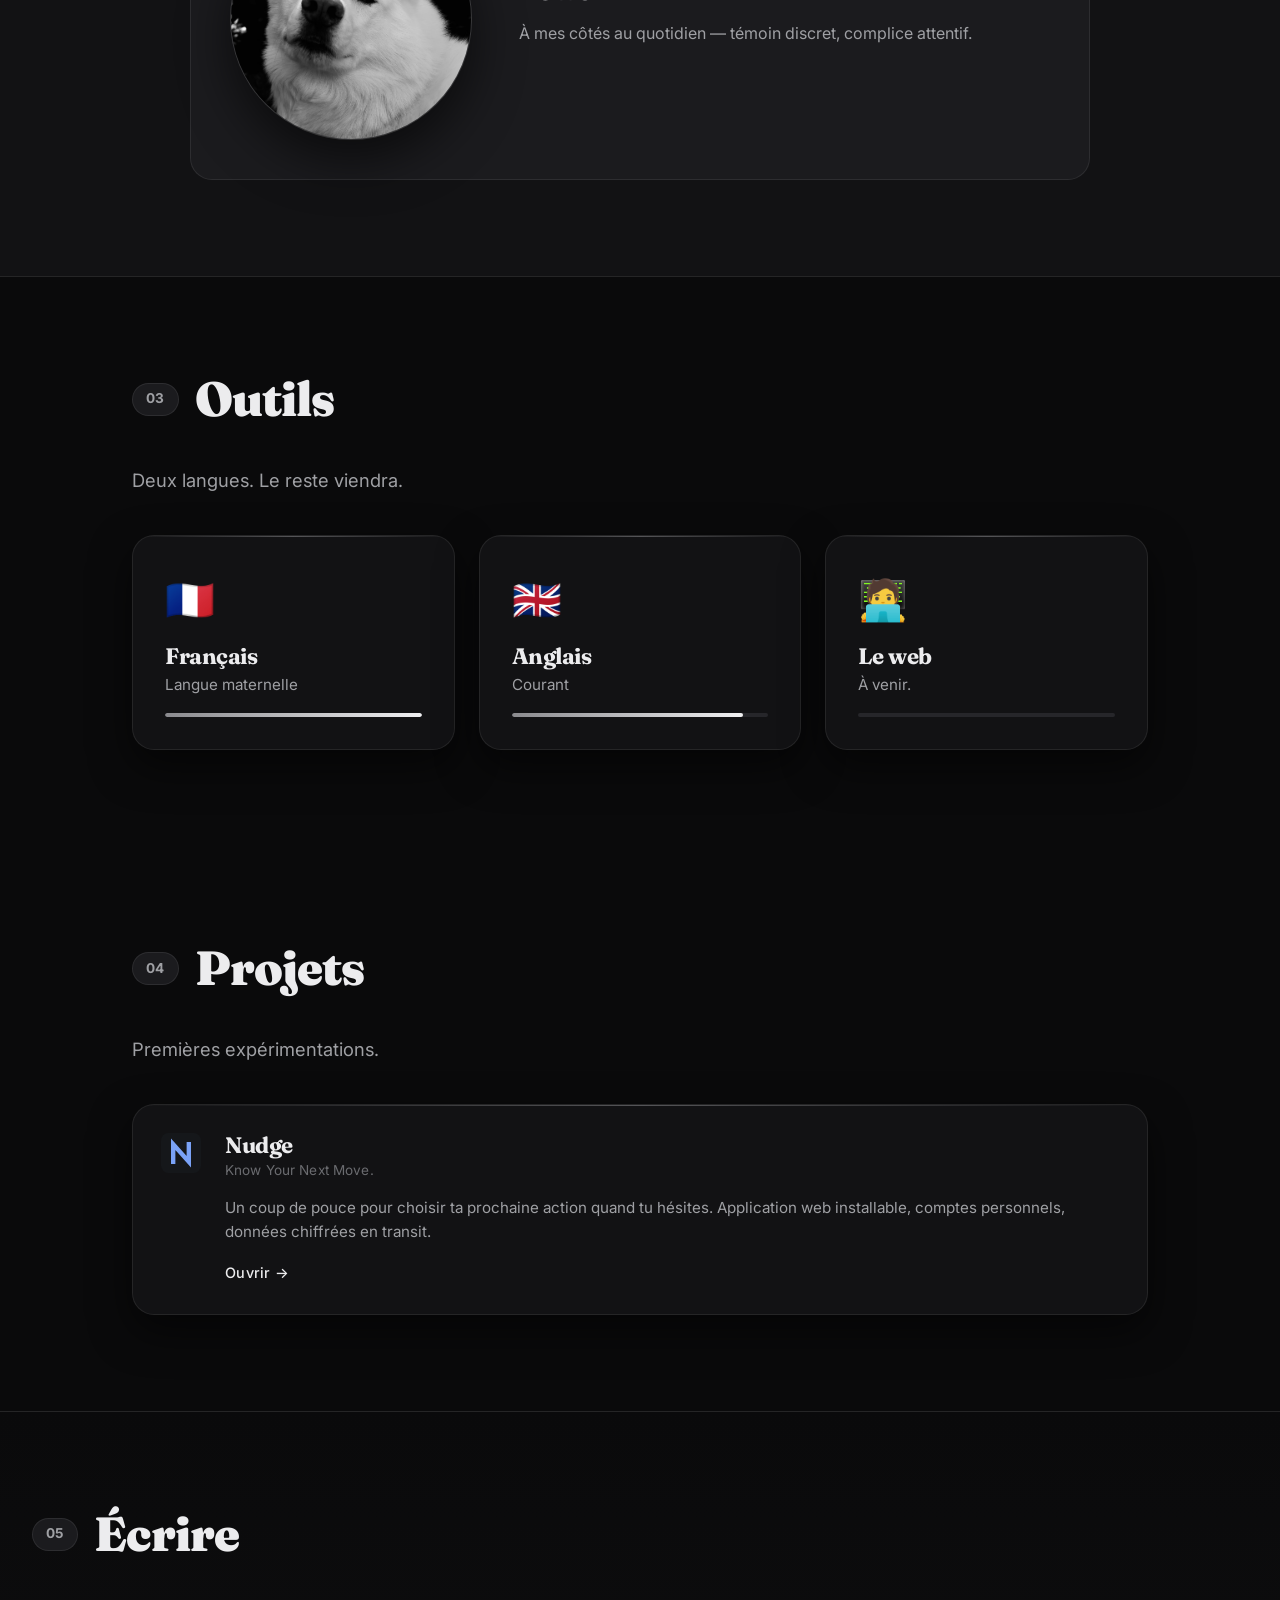
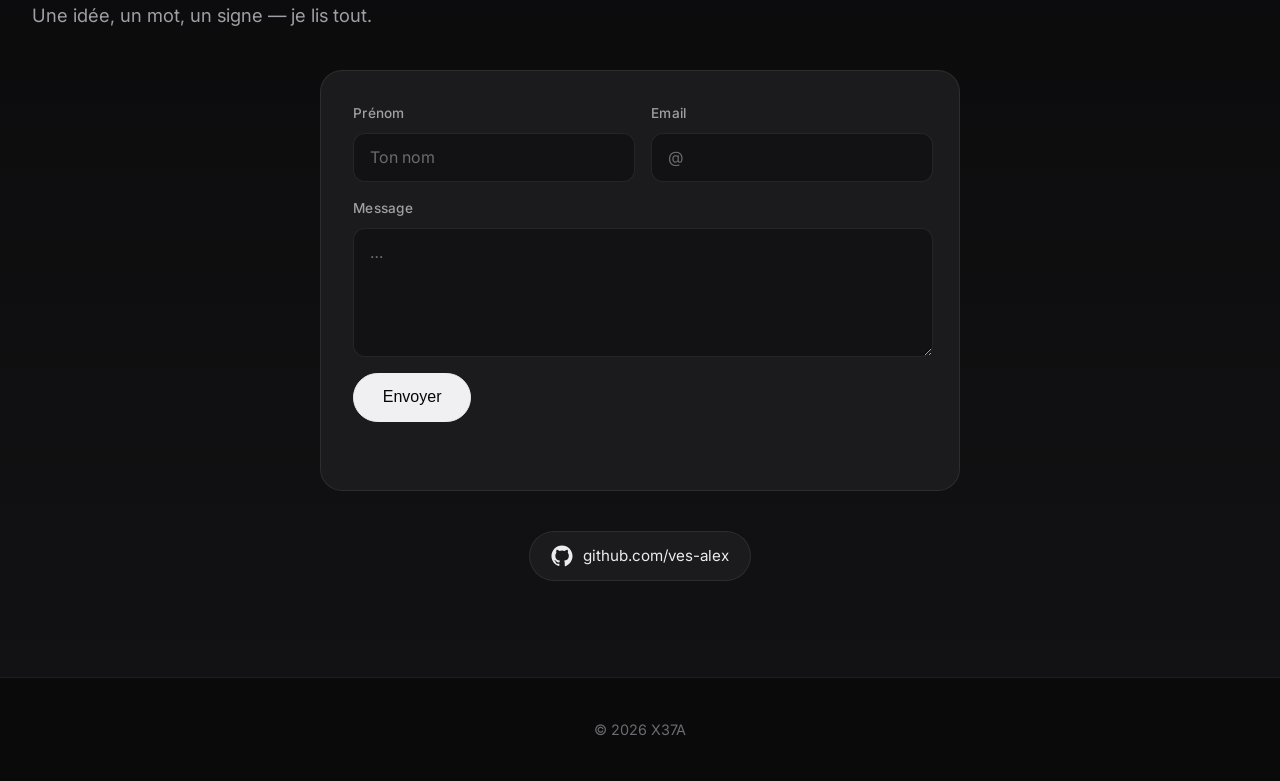
==== commit cf096fc6: "extract: Nudge moved to its own repo (ves-alex/nudge)" ====
--- a/index.html
+++ b/index.html
@@ -176,7 +176,7 @@
                 Premières expérimentations.
             </p>
             <div class="projects-grid">
-                <a class="project-card" href="/nudge/" target="_blank" rel="noopener">
+                <a class="project-card" href="https://nudgenow.vercel.app/" target="_blank" rel="noopener">
                     <div class="project-icon" aria-hidden="true">
                         <svg viewBox="0 0 512 512" width="40" height="40">
                             <rect width="512" height="512" rx="96" fill="#15171a"/>
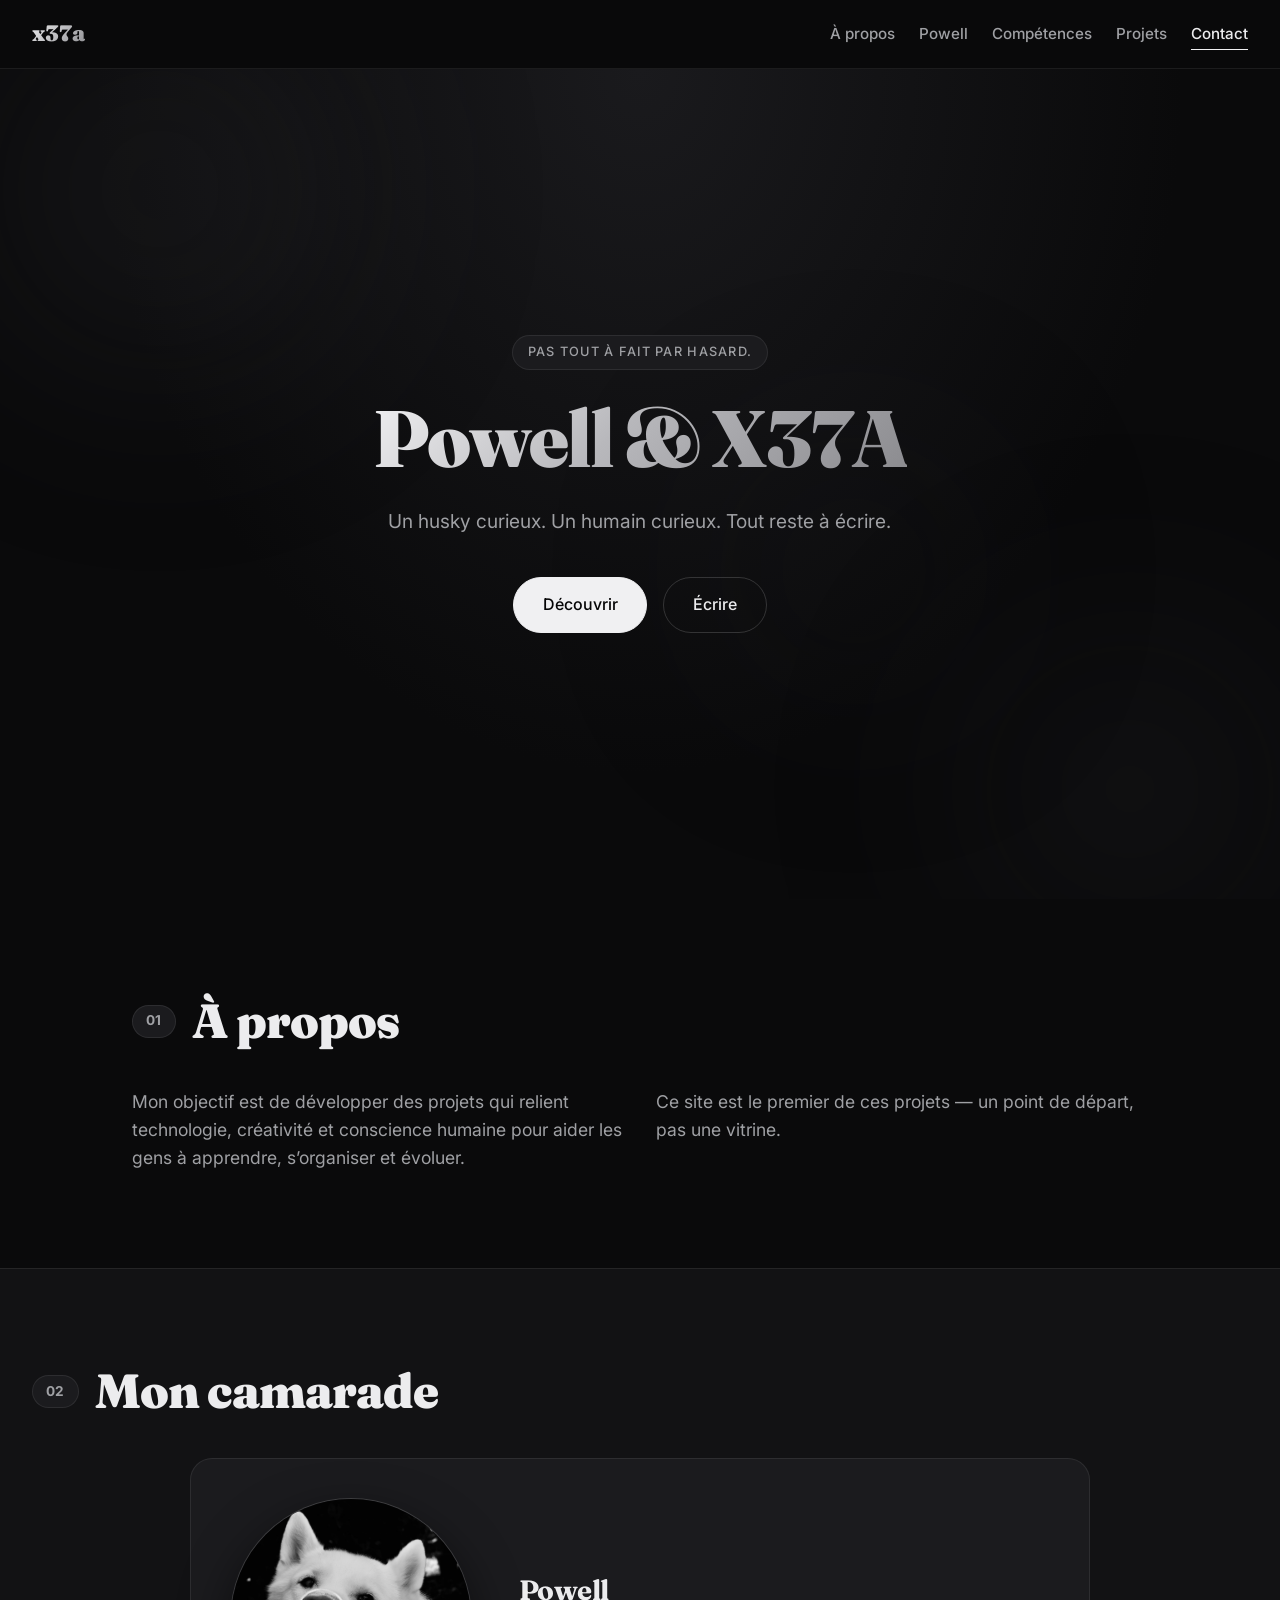
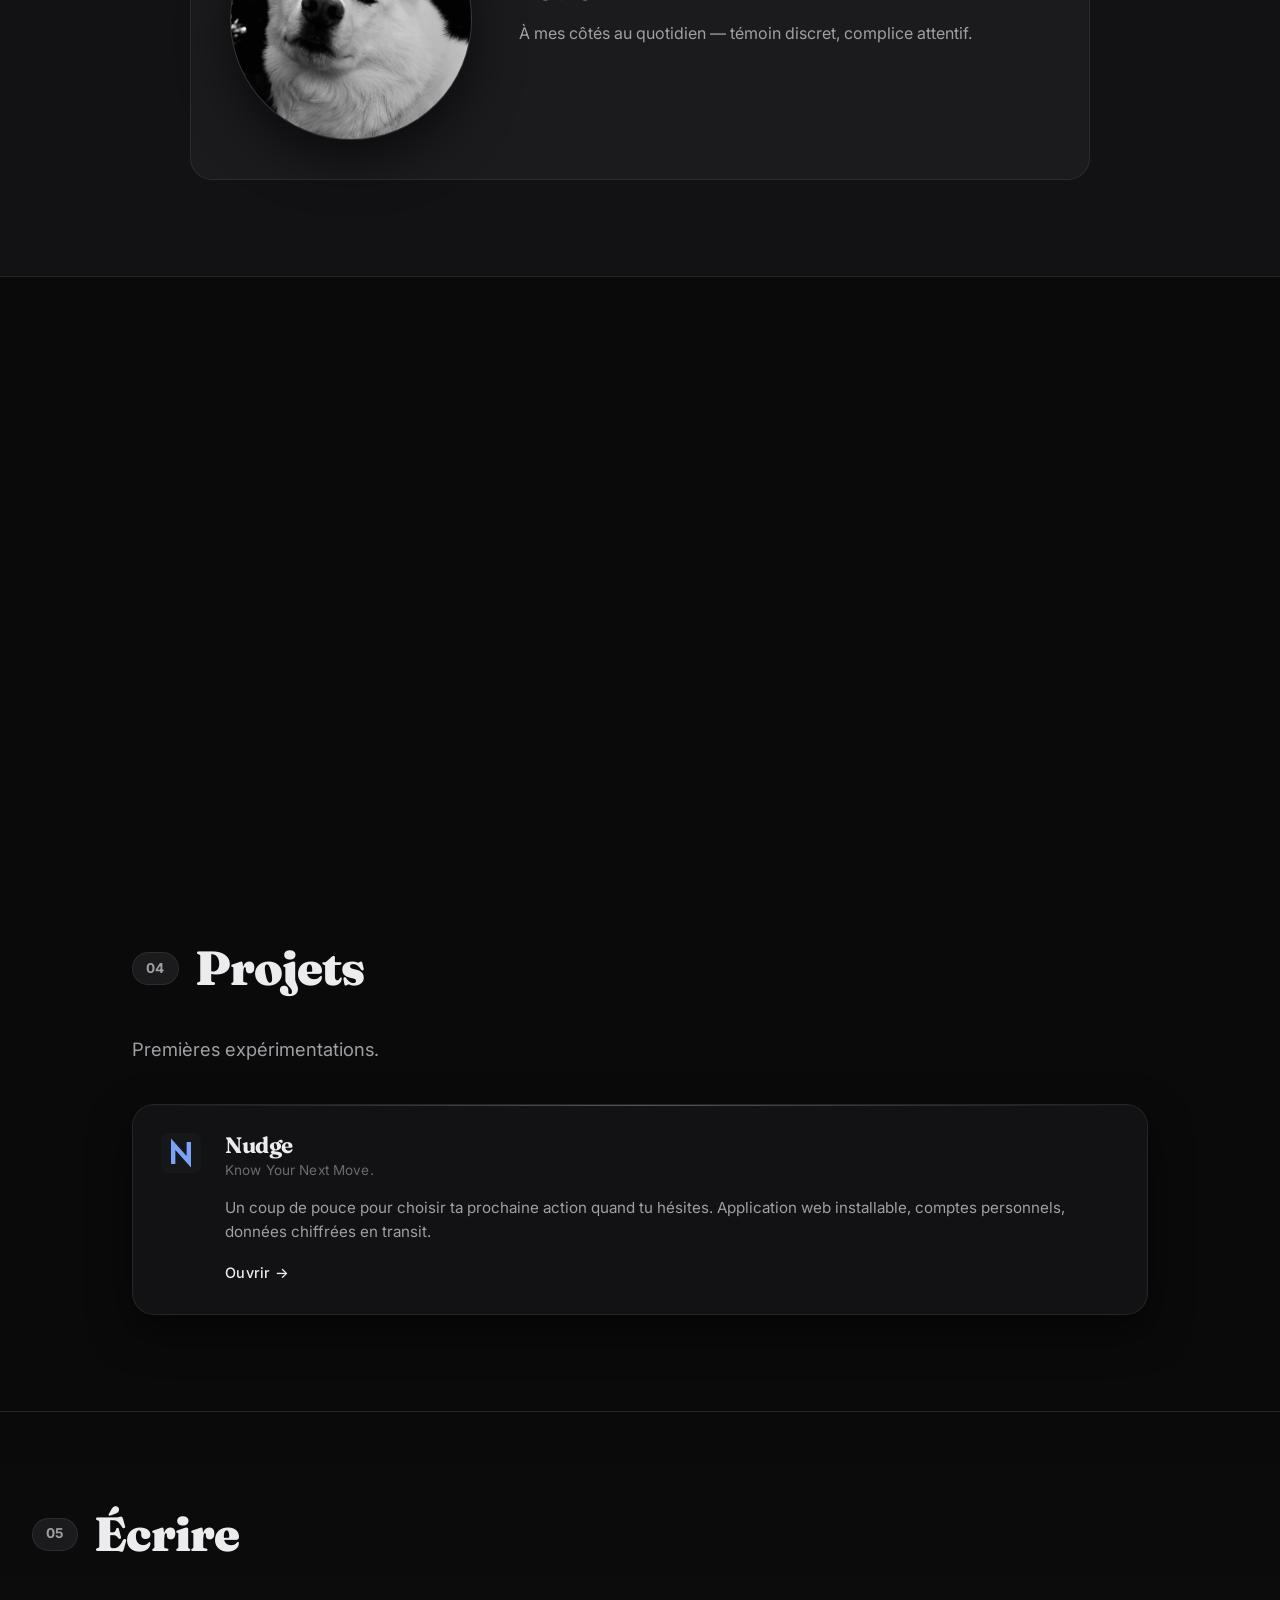
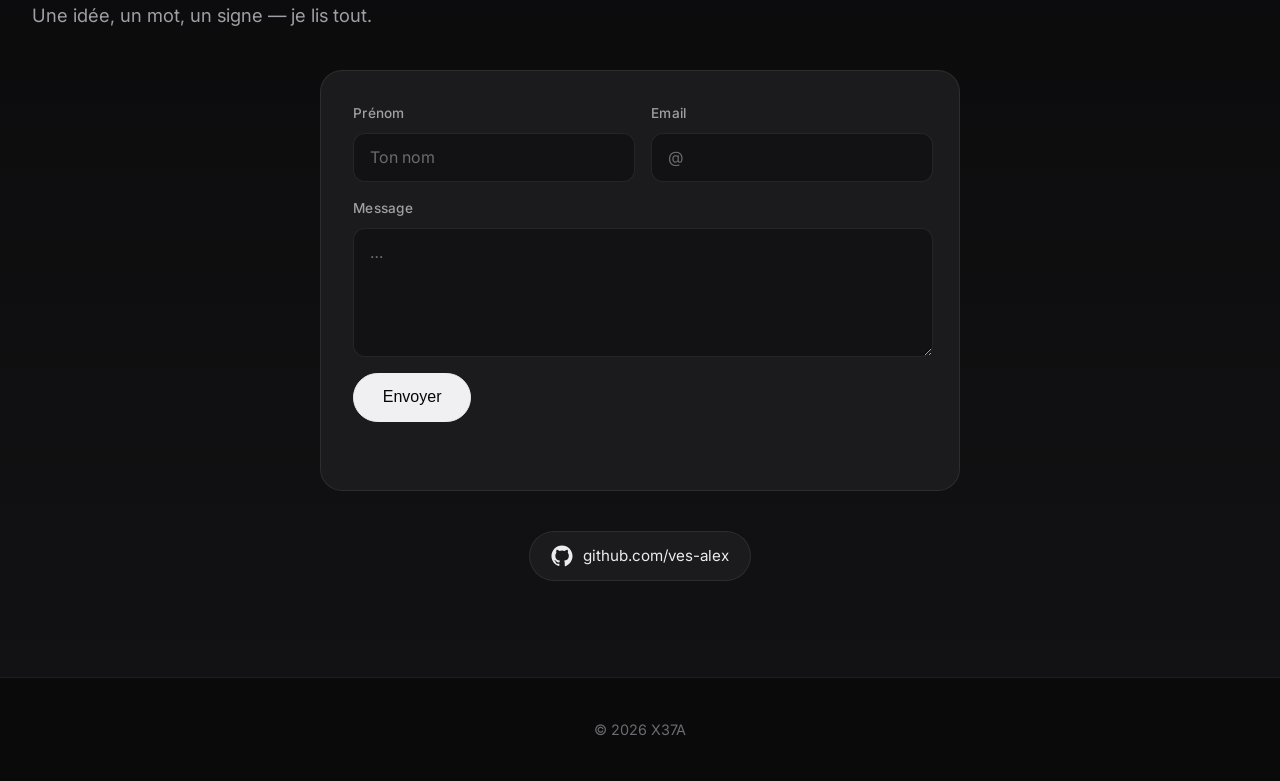
==== commit f91b096a: "revamp: nouvelle intro cascade type-on + animations scroll différenciées - Suppression de l'intro fe" ====
--- a/index.html
+++ b/index.html
@@ -5,66 +5,15 @@
     <meta name="viewport" content="width=device-width, initial-scale=1.0" />
     <meta name="description" content="Portfolio de x37a — curieux du web, accompagné de Powell, husky blanc." />
     <title>x37a — Portfolio</title>
-    <link rel="stylesheet" href="styles.css?v=10" />
+    <link rel="stylesheet" href="styles.css?v=16" />
     <link rel="preconnect" href="https://fonts.googleapis.com" />
     <link rel="preconnect" href="https://fonts.gstatic.com" crossorigin />
     <link href="https://fonts.googleapis.com/css2?family=Fraunces:wght@400;700;900&family=Inter:wght@400;500;700&display=swap" rel="stylesheet" />
 </head>
 <body>
 
-    <!-- Intro zipper circulaire -->
-    <div class="ring-intro" id="ringIntro" role="button" tabindex="0" aria-label="Cliquer pour ouvrir le site">
-        <svg class="ring-overlay" aria-hidden="true" preserveAspectRatio="xMidYMid slice">
-            <defs>
-                <mask id="ring-hole">
-                    <rect x="0" y="0" width="100%" height="100%" fill="white" />
-                    <circle cx="50%" cy="50%" r="0" fill="black" class="ring-mask-circle" />
-                </mask>
-                <linearGradient id="ring-silver" x1="0%" y1="0%" x2="100%" y2="100%">
-                    <stop offset="0%" stop-color="#f0f0f2" />
-                    <stop offset="45%" stop-color="#a0a0a4" />
-                    <stop offset="55%" stop-color="#6a6a6e" />
-                    <stop offset="100%" stop-color="#dcdce0" />
-                </linearGradient>
-            </defs>
-            <!-- Fond sombre avec trou circulaire -->
-            <rect x="0" y="0" width="100%" height="100%" fill="#060607" mask="url(#ring-hole)" />
-            <!-- Couronne de dents (cercle à traits) -->
-            <circle cx="50%" cy="50%" r="0" class="ring-teeth-outer"
-                    fill="none" stroke="url(#ring-silver)" stroke-width="6" stroke-dasharray="3 2"
-                    opacity="0.95" />
-            <circle cx="50%" cy="50%" r="0" class="ring-teeth-inner"
-                    fill="none" stroke="url(#ring-silver)" stroke-width="3" stroke-dasharray="2 3"
-                    opacity="0.7" />
-        </svg>
-
-        <!-- Tirette argentée, se déplace vers le haut quand le cercle grandit -->
-        <div class="ring-pull" id="ringPull">
-            <svg viewBox="0 0 60 100" xmlns="http://www.w3.org/2000/svg" aria-hidden="true">
-                <defs>
-                    <linearGradient id="pull-silver" x1="0%" y1="0%" x2="100%" y2="100%">
-                        <stop offset="0%" stop-color="#fafafa" />
-                        <stop offset="20%" stop-color="#d4d4d6" />
-                        <stop offset="45%" stop-color="#9a9a9c" />
-                        <stop offset="55%" stop-color="#6c6c6e" />
-                        <stop offset="80%" stop-color="#aeaeb0" />
-                        <stop offset="100%" stop-color="#e4e4e6" />
-                    </linearGradient>
-                    <linearGradient id="pull-shine-grad" x1="0%" y1="0%" x2="100%" y2="0%">
-                        <stop offset="0%" stop-color="#ffffff" stop-opacity="0" />
-                        <stop offset="50%" stop-color="#ffffff" stop-opacity="0.85" />
-                        <stop offset="100%" stop-color="#ffffff" stop-opacity="0" />
-                    </linearGradient>
-                </defs>
-                <rect x="8" y="4" width="44" height="32" rx="7" fill="url(#pull-silver)" stroke="#1a1a1d" stroke-width="1.4" />
-                <rect class="ring-pull-shine" x="8" y="4" width="44" height="32" rx="7" fill="url(#pull-shine-grad)" opacity="0.6" />
-                <ellipse cx="30" cy="20" rx="6" ry="3.5" fill="#1a1a1d" />
-                <rect x="26" y="36" width="8" height="6" fill="url(#pull-silver)" stroke="#1a1a1d" stroke-width="0.8" />
-                <path d="M14 44 Q30 100 46 44 Q30 58 14 44 Z" fill="url(#pull-silver)" stroke="#1a1a1d" stroke-width="1.4" />
-                <circle cx="30" cy="76" r="4" fill="#0a0a0b" />
-            </svg>
-        </div>
-    </div>
+    <!-- Scroll progress bar -->
+    <div class="scroll-progress" aria-hidden="true"></div>
 
     <!-- Contenu principal -->
     <main id="content">
@@ -97,9 +46,6 @@
                 </div>
             </div>
 
-            <div class="scroll-indicator" aria-hidden="true">
-                <span></span>
-            </div>
         </section>
 
         <section id="apropos" class="section reveal">
@@ -150,19 +96,19 @@
                     <span class="flag">🇫🇷</span>
                     <h3>Français</h3>
                     <p>Langue maternelle</p>
-                    <div class="bar"><span style="width: 100%"></span></div>
+                    <div class="bar"><span style="--bar-width: 100%"></span></div>
                 </div>
                 <div class="skill-card">
                     <span class="flag">🇬🇧</span>
                     <h3>Anglais</h3>
                     <p>Courant</p>
-                    <div class="bar"><span style="width: 90%"></span></div>
+                    <div class="bar"><span style="--bar-width: 90%"></span></div>
                 </div>
                 <div class="skill-card skill-card-soon">
                     <span class="flag">🧑‍💻</span>
                     <h3>Le web</h3>
                     <p>À venir.</p>
-                    <div class="bar"><span style="width: 0%"></span></div>
+                    <div class="bar"><span style="--bar-width: 0%"></span></div>
                 </div>
             </div>
         </section>
@@ -190,7 +136,7 @@
                             Un coup de pouce pour choisir ta prochaine action quand tu hésites.
                             Application web installable, comptes personnels, données chiffrées en transit.
                         </p>
-                        <span class="project-link">Ouvrir →</span>
+                        <span class="project-link">Ouvrir <span class="project-arrow">→</span></span>
                     </div>
                 </a>
             </div>
@@ -235,6 +181,6 @@
         </footer>
     </main>
 
-    <script src="script.js?v=10"></script>
+    <script src="script.js?v=16"></script>
 </body>
 </html>
--- a/styles.css
+++ b/styles.css
@@ -56,160 +56,58 @@
     text-decoration: none;
 }
 
-/* ===== Intro : zipper circulaire qui s'ouvre ===== */
-
-.ring-intro {
+/* ===== Hero : cascade d'apparition + caret type-on ===== */
+
+.hero-inner > * {
+    opacity: 0;
+    transform: translateY(20px);
+    animation: hero-fade-up 1.4s var(--ease-out) forwards;
+}
+
+.hero-inner > .eyebrow   { animation-delay: 0.3s; }
+.hero-inner > h1         { animation-delay: 0.7s; }
+.hero-inner > .lede      { animation-delay: 2.8s; animation-duration: 1.8s; }
+.hero-inner > .cta-row   { animation-delay: 3.6s; }
+
+@keyframes hero-fade-up {
+    to {
+        opacity: 1;
+        transform: translateY(0);
+    }
+}
+
+/* ===== Scroll progress bar ===== */
+.scroll-progress {
     position: fixed;
-    inset: 0;
-    z-index: 1000;
-    overflow: hidden;
-    cursor: pointer;
-    background: transparent;
-}
-
-.ring-overlay {
-    position: absolute;
-    inset: 0;
+    top: 0;
+    left: 0;
     width: 100%;
-    height: 100%;
+    height: 2px;
+    background: linear-gradient(90deg, var(--silver-3), var(--silver-1));
+    transform: scaleX(0);
+    transform-origin: 0 50%;
+    z-index: 100;
     pointer-events: none;
-}
-
-/* Variable pilote : rayon du cercle (en px). Modifiée par JS au drag. */
-.ring-intro {
-    --ring-r: 80px;
-    --pull-offset: 130px;
-}
-
-.ring-mask-circle {
-    r: var(--ring-r);
-    transition: r 2.2s cubic-bezier(0.4, 0, 0.15, 1);
-}
-
-.ring-teeth-outer {
-    r: calc(var(--ring-r) + 8px);
-    transition: r 2.2s cubic-bezier(0.4, 0, 0.15, 1),
-                opacity 1.6s cubic-bezier(0.4, 0, 0.15, 1) 0.6s;
-    filter: drop-shadow(0 0 6px rgba(255, 255, 255, 0.18));
-    animation: ring-teeth-rotate 14s linear infinite;
-    transform-origin: center;
-}
-
-.ring-teeth-inner {
-    r: calc(var(--ring-r) + 18px);
-    transition: r 2.2s cubic-bezier(0.4, 0, 0.15, 1),
-                opacity 1.6s cubic-bezier(0.4, 0, 0.15, 1) 0.6s;
-    filter: drop-shadow(0 0 6px rgba(255, 255, 255, 0.18));
-    animation: ring-teeth-rotate 22s linear infinite reverse;
-    transform-origin: center;
-}
-
-@keyframes ring-teeth-rotate {
-    from { stroke-dashoffset: 0; }
-    to { stroke-dashoffset: 200; }
-}
-
-/* Légère pulsation au repos pour signaler "interactif" */
-.ring-intro:not(.opening):not(.dragging) {
-    animation: ring-r-pulse 3.5s ease-in-out infinite;
-}
-@keyframes ring-r-pulse {
-    0%, 100% { --ring-r: 80px; }
-    50% { --ring-r: 88px; }
-}
-
-/* Ouverture : le trou grandit jusqu'à couvrir l'écran, les dents fondent */
-.ring-intro.opening {
-    --ring-r: 1800px;
-    animation: none;
-}
-.ring-intro.opening .ring-teeth-outer,
-.ring-intro.opening .ring-teeth-inner {
-    opacity: 0;
-    animation: none;
-}
-
-/* Tirette : positionnée au-dessus du cercle, draggable */
-.ring-pull {
-    position: absolute;
-    top: 50%;
-    left: 50%;
-    width: 64px;
-    height: 100px;
-    margin-left: -32px;
-    transform: translateY(calc(-1 * var(--pull-offset)));
-    transition: transform 2.2s cubic-bezier(0.4, 0, 0.15, 1),
-                opacity 1.2s cubic-bezier(0.4, 0, 0.15, 1) 0.4s,
-                filter 0.3s ease;
-    filter: drop-shadow(0 6px 16px rgba(0, 0, 0, 0.65))
-            drop-shadow(0 2px 4px rgba(255, 255, 255, 0.18));
-    pointer-events: auto;
-    cursor: grab;
-    z-index: 5;
-    will-change: transform;
-}
-
-.ring-intro:not(.opening):not(.dragging) .ring-pull {
-    animation: ring-pull-bob 3.5s ease-in-out infinite;
-}
-
-@keyframes ring-pull-bob {
-    0%, 100% { transform: translateY(calc(-1 * var(--pull-offset))); }
-    50% { transform: translateY(calc(-1 * var(--pull-offset) - 6px)); }
-}
-
-.ring-pull:hover {
-    filter: drop-shadow(0 8px 22px rgba(0, 0, 0, 0.75))
-            drop-shadow(0 0 8px rgba(255, 255, 255, 0.3));
-}
-
-.ring-pull:active {
-    cursor: grabbing;
-}
-
-/* Pendant le drag : transitions et animations coupées pour suivi 1:1 du curseur */
-.ring-intro.dragging .ring-mask-circle,
-.ring-intro.dragging .ring-teeth-outer,
-.ring-intro.dragging .ring-teeth-inner,
-.ring-intro.dragging .ring-pull {
-    transition: none;
-    animation: none;
-}
-.ring-intro.dragging {
-    animation: none;
-}
-
-.ring-pull svg {
-    width: 100%;
-    height: 100%;
-    overflow: visible;
-}
-
-.ring-pull-shine {
-    animation: ring-shine 4s ease-in-out infinite;
-    transform-origin: center;
-}
-
-@keyframes ring-shine {
-    0%, 100% { transform: translateX(-30px); opacity: 0; }
-    20% { opacity: 0.6; }
-    50% { transform: translateX(30px); opacity: 0.6; }
-    80% { opacity: 0; }
-}
-
-/* À l'ouverture, la tirette part loin vers le haut puis fond */
-.ring-intro.opening .ring-pull {
-    transform: translateY(-120vh);
-    opacity: 0;
-    animation: none;
-}
-
-.ring-intro.gone {
-    display: none;
-}
-
-@media (prefers-reduced-motion: reduce) {
-    .ring-intro { display: none; }
+    opacity: 0.7;
+    transition: transform 0.05s linear;
+}
+
+/* Caret clignotant pendant la frappe du titre — inline, pas en absolute */
+.highlight.typing::after {
+    content: '|';
+    display: inline;
+    position: static;
+    margin-left: 0.05em;
+    background: none;
+    color: var(--silver-2);
+    -webkit-text-fill-color: var(--silver-2);
+    font-weight: 300;
+    opacity: 1;
+    animation: caret-blink 0.85s steps(1) infinite;
+}
+
+@keyframes caret-blink {
+    50% { opacity: 0; }
 }
 
 /* ===== Navigation ===== */
@@ -262,11 +160,13 @@
     transition: width 0.5s var(--ease-out);
 }
 
-.nav nav a:hover {
-    color: var(--ink);
-}
-
-.nav nav a:hover::after {
+.nav nav a:hover,
+.nav nav a.active {
+    color: var(--ink);
+}
+
+.nav nav a:hover::after,
+.nav nav a.active::after {
     width: 100%;
 }
 
@@ -288,14 +188,18 @@
     opacity: 0.35;
     z-index: 0;
     animation: float 18s ease-in-out infinite;
-}
-
+    will-change: transform, translate;
+}
+
+/* Parallax léger : les blobs descendent un peu moins vite que le scroll
+   (la propriété `translate` se compose avec le `transform` de l'animation float). */
 .blob-1 {
     width: 520px;
     height: 520px;
     background: radial-gradient(circle, #3a3a40 0%, transparent 70%);
     top: -140px;
     left: -100px;
+    translate: 0 calc(var(--scroll-y, 0px) * 0.20);
 }
 
 .blob-2 {
@@ -305,6 +209,7 @@
     bottom: -120px;
     right: -80px;
     animation-delay: -6s;
+    translate: 0 calc(var(--scroll-y, 0px) * 0.35);
 }
 
 .blob-3 {
@@ -314,6 +219,7 @@
     top: 40%;
     right: 20%;
     animation-delay: -11s;
+    translate: 0 calc(var(--scroll-y, 0px) * 0.50);
 }
 
 @keyframes float {
@@ -355,20 +261,7 @@
     -webkit-background-clip: text;
     background-clip: text;
     color: transparent;
-    position: relative;
     display: inline-block;
-}
-
-.highlight::after {
-    content: '';
-    position: absolute;
-    left: 0;
-    right: 0;
-    bottom: 0.05em;
-    height: 0.1em;
-    background: var(--silver-3);
-    opacity: 0.2;
-    border-radius: 4px;
 }
 
 .lede {
@@ -423,35 +316,6 @@
     transform: translateY(-2px);
 }
 
-.scroll-indicator {
-    position: absolute;
-    bottom: 2rem;
-    left: 50%;
-    transform: translateX(-50%);
-    width: 24px;
-    height: 40px;
-    border: 1px solid var(--ink-muted);
-    border-radius: 12px;
-    opacity: 0.6;
-}
-
-.scroll-indicator span {
-    position: absolute;
-    top: 8px;
-    left: 50%;
-    width: 3px;
-    height: 8px;
-    background: var(--ink-soft);
-    border-radius: 2px;
-    transform: translateX(-50%);
-    animation: scrollDot 2.4s var(--ease-in-out) infinite;
-}
-
-@keyframes scrollDot {
-    0%, 100% { transform: translate(-50%, 0); opacity: 1; }
-    50% { transform: translate(-50%, 12px); opacity: 0.2; }
-}
-
 /* ===== Sections ===== */
 .section {
     max-width: 1080px;
@@ -529,6 +393,7 @@
 .powell-grid {
     max-width: 900px;
     margin: 0 auto;
+    perspective: 1400px;
 }
 
 .powell-card {
@@ -540,13 +405,17 @@
     border: 1px solid var(--border);
     border-radius: var(--radius);
     padding: 2.5rem;
+    transform: translateY(var(--card-y, 0px))
+               rotateX(var(--tilt-x, 0deg))
+               rotateY(var(--tilt-y, 0deg));
+    transform-style: preserve-3d;
     transition: border-color 0.6s var(--ease-out),
-                transform 0.6s var(--ease-out);
+                transform 0.35s var(--ease-out);
 }
 
 .powell-card:hover {
+    --card-y: -2px;
     border-color: var(--border-strong);
-    transform: translateY(-2px);
 }
 
 .powell-photo {
@@ -596,6 +465,7 @@
     display: grid;
     grid-template-columns: repeat(auto-fit, minmax(240px, 1fr));
     gap: 1.5rem;
+    perspective: 1200px;
 }
 
 .skill-card {
@@ -604,7 +474,8 @@
     border-radius: var(--radius);
     padding: 2rem;
     box-shadow: var(--shadow);
-    transition: transform 0.6s var(--ease-out),
+    transform: translateY(var(--card-y, 0px));
+    transition: transform 0.5s var(--ease-out),
                 box-shadow 0.6s var(--ease-out),
                 border-color 0.6s var(--ease-out);
     position: relative;
@@ -623,7 +494,7 @@
 }
 
 .skill-card:hover {
-    transform: translateY(-6px);
+    --card-y: -6px;
     box-shadow: 0 24px 50px rgba(0, 0, 0, 0.7);
     border-color: var(--border-strong);
 }
@@ -655,10 +526,24 @@
 
 .bar span {
     display: block;
+    width: 0;
     height: 100%;
     background: linear-gradient(90deg, var(--silver-3), var(--silver-1));
     border-radius: 999px;
-    transition: width 1.8s var(--ease-out);
+    transition: width 1.8s var(--ease-out) 0.3s,
+                background 0.5s var(--ease-out),
+                filter 0.5s var(--ease-out);
+}
+
+/* Bars : se remplissent quand la section scroll-révèle */
+.reveal.visible .bar span {
+    width: var(--bar-width, 0%);
+}
+
+/* Skill-card au survol : la barre s'illumine */
+.skill-card:hover .bar span {
+    background: linear-gradient(90deg, var(--silver-2), #ffffff);
+    filter: drop-shadow(0 0 6px rgba(240, 240, 242, 0.45));
 }
 
 .skill-card-soon .bar span {
@@ -670,6 +555,7 @@
     display: grid;
     grid-template-columns: repeat(auto-fit, minmax(320px, 1fr));
     gap: 1.5rem;
+    perspective: 1200px;
 }
 
 .project-card {
@@ -683,7 +569,8 @@
     box-shadow: var(--shadow);
     text-decoration: none;
     color: inherit;
-    transition: transform 0.6s var(--ease-out),
+    transform: translateY(var(--card-y, 0px));
+    transition: transform 0.5s var(--ease-out),
                 box-shadow 0.6s var(--ease-out),
                 border-color 0.6s var(--ease-out);
     position: relative;
@@ -702,9 +589,10 @@
 }
 
 .project-card:hover {
-    transform: translateY(-6px);
-    box-shadow: 0 24px 50px rgba(0, 0, 0, 0.7);
-    border-color: var(--border-strong);
+    --card-y: -6px;
+    box-shadow: 0 24px 50px rgba(0, 0, 0, 0.7),
+                0 0 0 1px var(--silver-3);
+    border-color: var(--silver-3);
 }
 
 .project-icon {
@@ -741,8 +629,17 @@
     letter-spacing: 0.02em;
 }
 
+.project-arrow {
+    display: inline-block;
+    transition: transform 0.45s var(--ease-out);
+}
+
 .project-card:hover .project-link {
     color: var(--silver-1);
+}
+
+.project-card:hover .project-arrow {
+    transform: translateX(6px);
 }
 
 /* ===== Contact ===== */
@@ -888,6 +785,30 @@
     opacity: 1;
     transform: translateY(0);
 }
+
+/* Stagger : les cards apparaissent une par une dans une section révélée.
+   On utilise `translate` (propriété séparée) pour ne pas conflicter avec
+   le `transform` réservé au tilt 3D + lift au hover. */
+.reveal .skill-card,
+.reveal .project-card {
+    opacity: 0;
+    translate: 0 24px;
+    transition: opacity 0.8s var(--ease-out),
+                translate 0.8s var(--ease-out);
+}
+.reveal.visible .skill-card,
+.reveal.visible .project-card {
+    opacity: 1;
+    translate: 0 0;
+}
+.reveal.visible .skill-card:nth-child(1),
+.reveal.visible .project-card:nth-child(1) { transition-delay: 0.1s; }
+.reveal.visible .skill-card:nth-child(2),
+.reveal.visible .project-card:nth-child(2) { transition-delay: 0.25s; }
+.reveal.visible .skill-card:nth-child(3),
+.reveal.visible .project-card:nth-child(3) { transition-delay: 0.4s; }
+.reveal.visible .skill-card:nth-child(4),
+.reveal.visible .project-card:nth-child(4) { transition-delay: 0.55s; }
 
 /* ===== Responsive ===== */
 @media (max-width: 720px) {
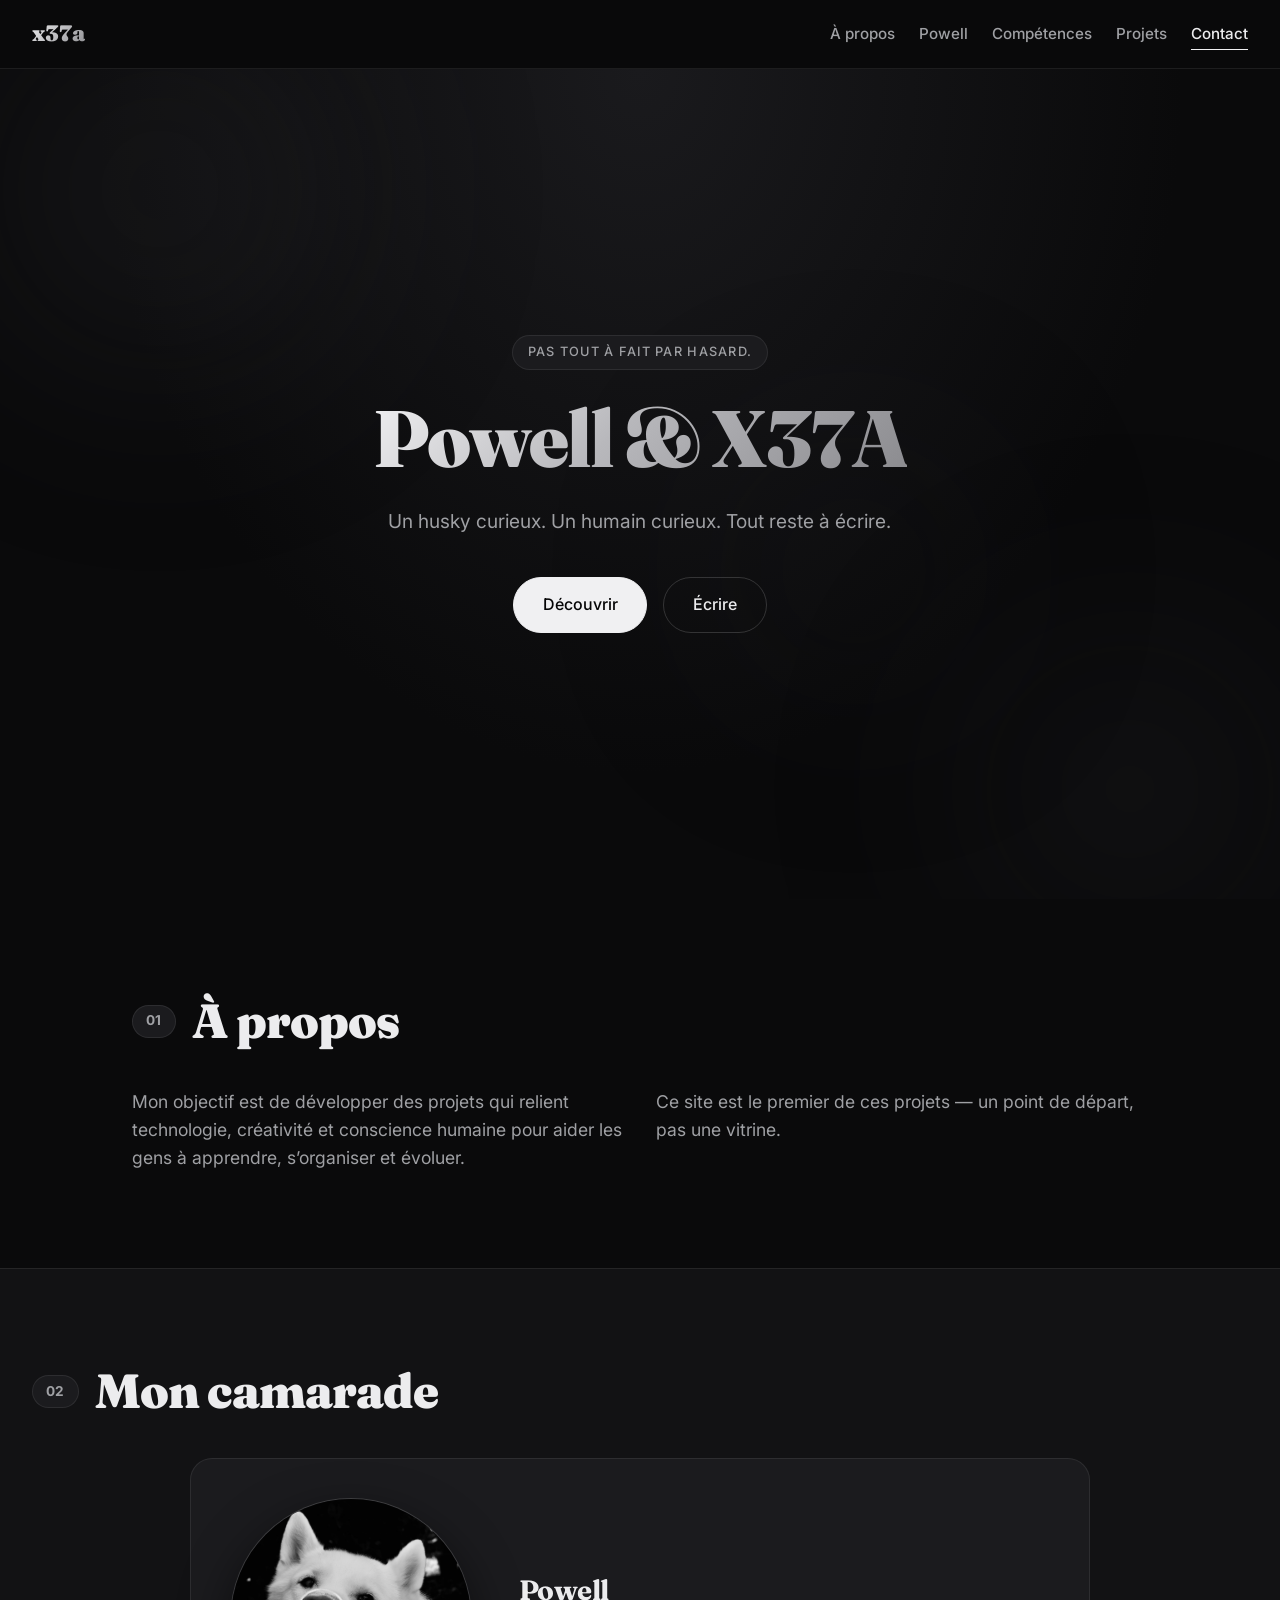
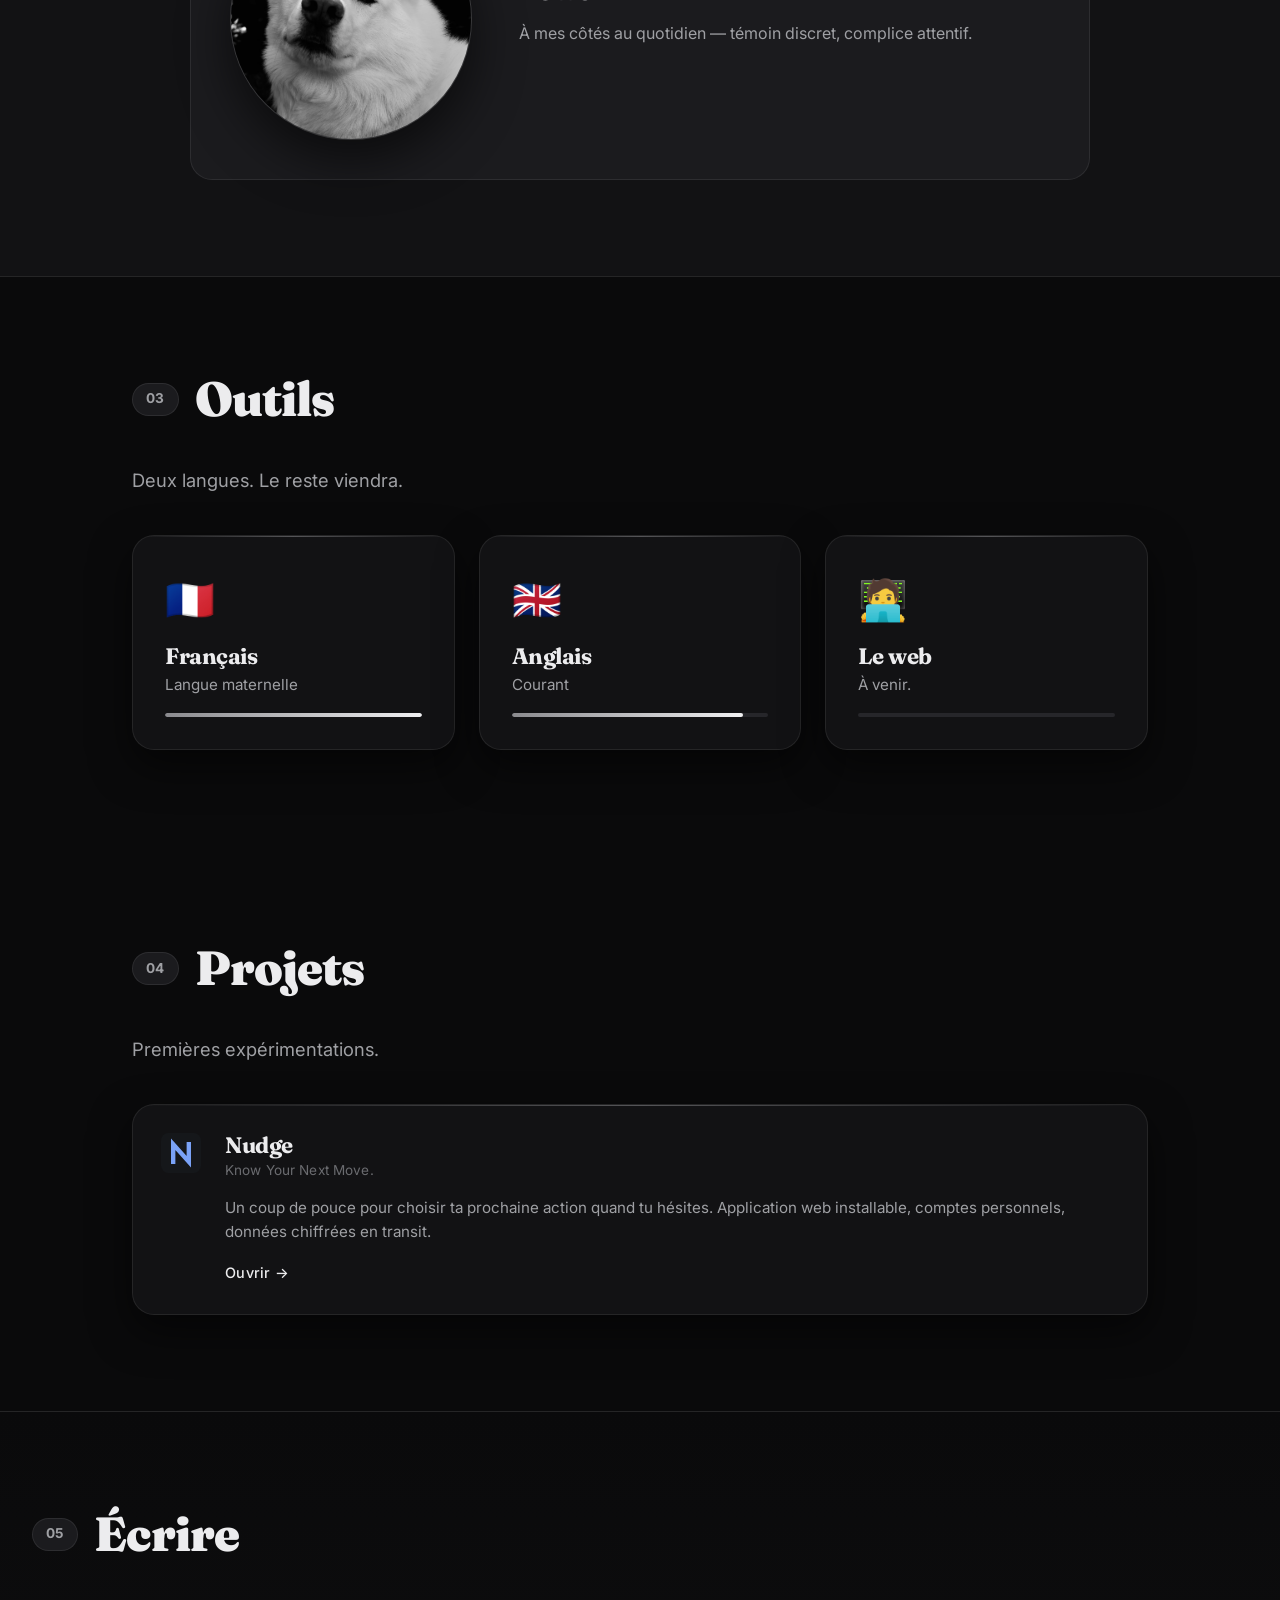
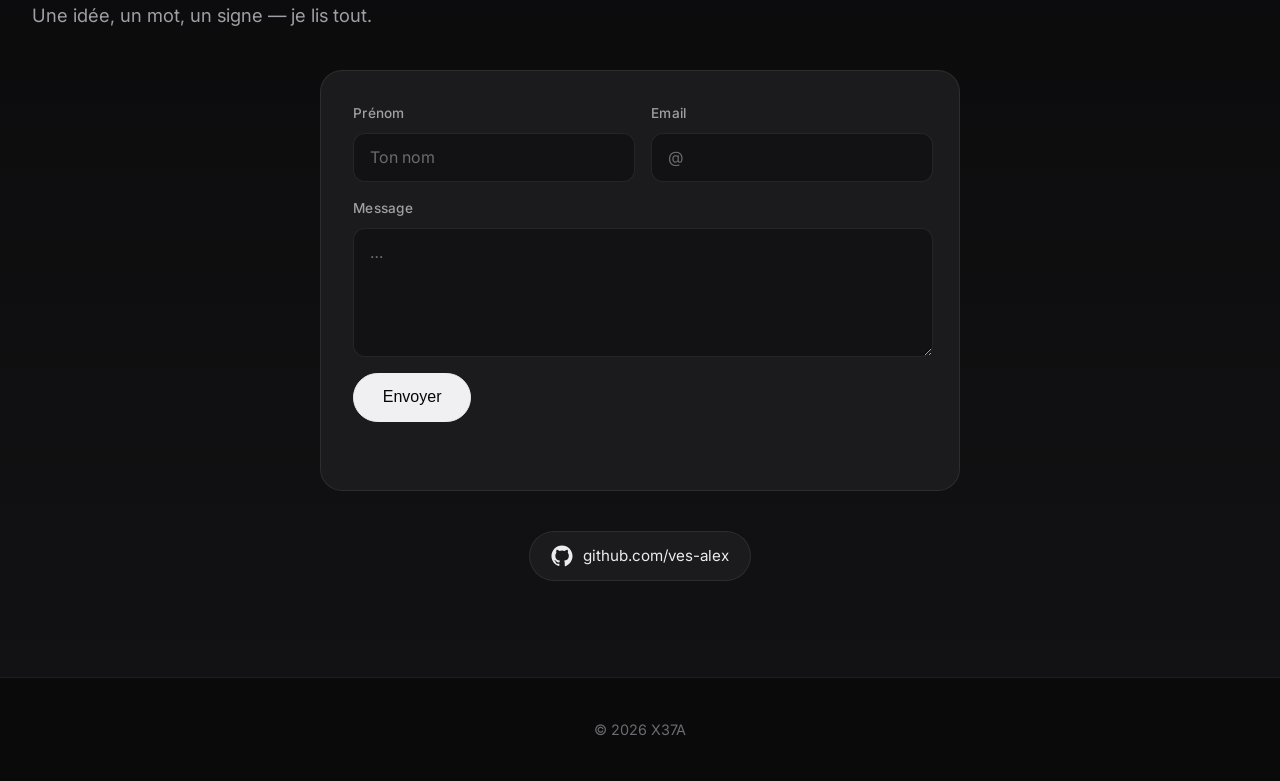
==== commit 59eda4e8: "fix(nav): backdrop-filter sur ::before pour ne plus piéger le panneau menu - Le backdrop-filter sur " ====
--- a/index.html
+++ b/index.html
@@ -5,7 +5,7 @@
     <meta name="viewport" content="width=device-width, initial-scale=1.0" />
     <meta name="description" content="Portfolio de x37a — curieux du web, accompagné de Powell, husky blanc." />
     <title>x37a — Portfolio</title>
-    <link rel="stylesheet" href="styles.css?v=16" />
+    <link rel="stylesheet" href="styles.css?v=18" />
     <link rel="preconnect" href="https://fonts.googleapis.com" />
     <link rel="preconnect" href="https://fonts.gstatic.com" crossorigin />
     <link href="https://fonts.googleapis.com/css2?family=Fraunces:wght@400;700;900&family=Inter:wght@400;500;700&display=swap" rel="stylesheet" />
@@ -20,7 +20,12 @@
 
         <header class="nav">
             <a href="#accueil" class="brand">x37a</a>
-            <nav>
+            <button class="nav-toggle" aria-label="Ouvrir le menu" aria-expanded="false" aria-controls="primary-nav" type="button">
+                <span class="nav-toggle-bar"></span>
+                <span class="nav-toggle-bar"></span>
+                <span class="nav-toggle-bar"></span>
+            </button>
+            <nav id="primary-nav">
                 <a href="#apropos">À propos</a>
                 <a href="#powell">Powell</a>
                 <a href="#competences">Compétences</a>
@@ -181,6 +186,6 @@
         </footer>
     </main>
 
-    <script src="script.js?v=16"></script>
+    <script src="script.js?v=17"></script>
 </body>
 </html>
--- a/styles.css
+++ b/styles.css
@@ -119,10 +119,21 @@
     justify-content: space-between;
     align-items: center;
     padding: 1rem 2rem;
+    border-bottom: 1px solid var(--border);
+}
+
+/* Le backdrop-filter est porté par un ::before pour ne PAS créer un
+   containing block sur la nav (sinon les enfants `position: fixed`
+   comme le panneau menu mobile s'attachent à la nav au lieu du viewport). */
+.nav::before {
+    content: '';
+    position: absolute;
+    inset: 0;
     background: rgba(10, 10, 11, 0.75);
     backdrop-filter: blur(14px);
     -webkit-backdrop-filter: blur(14px);
-    border-bottom: 1px solid var(--border);
+    z-index: -1;
+    pointer-events: none;
 }
 
 .brand {
@@ -168,6 +179,44 @@
 .nav nav a:hover::after,
 .nav nav a.active::after {
     width: 100%;
+}
+
+/* ===== Burger menu (mobile) ===== */
+.nav-toggle {
+    display: none;
+    flex-direction: column;
+    justify-content: space-between;
+    align-items: stretch;
+    width: 28px;
+    height: 22px;
+    padding: 0;
+    background: none;
+    border: none;
+    cursor: pointer;
+    z-index: 60;
+}
+
+.nav-toggle-bar {
+    display: block;
+    width: 100%;
+    height: 2px;
+    background: var(--ink);
+    border-radius: 2px;
+    transform-origin: center;
+    transition: transform 0.35s var(--ease-out),
+                opacity 0.25s var(--ease-out);
+}
+
+.nav-toggle.open .nav-toggle-bar:nth-child(1) {
+    transform: translateY(10px) rotate(45deg);
+}
+
+.nav-toggle.open .nav-toggle-bar:nth-child(2) {
+    opacity: 0;
+}
+
+.nav-toggle.open .nav-toggle-bar:nth-child(3) {
+    transform: translateY(-10px) rotate(-45deg);
 }
 
 /* ===== Hero ===== */
@@ -812,8 +861,82 @@
 
 /* ===== Responsive ===== */
 @media (max-width: 720px) {
-    .nav { padding: 1rem; }
-    .nav nav { gap: 1rem; font-size: 0.85rem; }
+    .nav { padding: 1rem 1.25rem; }
+
+    /* Burger : visible sur mobile */
+    .nav-toggle { display: flex; }
+
+    /* Le menu devient un panneau plein écran qui fade in / out
+       avec une liste numérotée style portfolio. */
+    .nav nav {
+        position: fixed;
+        inset: 0;
+        background: rgba(8, 8, 10, 0.97);
+        backdrop-filter: blur(22px);
+        -webkit-backdrop-filter: blur(22px);
+        flex-direction: column;
+        align-items: flex-start;
+        justify-content: center;
+        gap: 1.5rem;
+        padding: 0 2.5rem;
+        opacity: 0;
+        pointer-events: none;
+        z-index: 55;
+        transition: opacity 0.35s var(--ease-out);
+        counter-reset: nav-item;
+    }
+    .nav nav.open {
+        opacity: 1;
+        pointer-events: auto;
+    }
+    .nav nav a {
+        display: flex;
+        align-items: baseline;
+        gap: 0.9rem;
+        font-family: 'Fraunces', serif;
+        font-size: clamp(2rem, 9vw, 2.8rem);
+        font-weight: 500;
+        color: var(--ink);
+        opacity: 0;
+        translate: 0 14px;
+        counter-increment: nav-item;
+        transition: opacity 0.5s var(--ease-out),
+                    translate 0.5s var(--ease-out),
+                    color 0.4s var(--ease-out);
+    }
+    .nav nav a::before {
+        content: counter(nav-item, decimal-leading-zero);
+        font-family: 'Inter', sans-serif;
+        font-size: 0.8rem;
+        font-weight: 500;
+        color: var(--ink-muted);
+        letter-spacing: 0.12em;
+        min-width: 1.8em;
+        position: static;
+        background: none;
+        height: auto;
+    }
+    /* On annule le pseudo-underline desktop dans ce contexte */
+    .nav nav a::after { display: none; }
+    .nav nav a.active { color: var(--silver-1); }
+    .nav nav a.active::before { color: var(--silver-2); }
+
+    .nav nav.open a { opacity: 1; translate: 0 0; }
+    .nav nav.open a:nth-child(1) { transition-delay: 0.08s; }
+    .nav nav.open a:nth-child(2) { transition-delay: 0.14s; }
+    .nav nav.open a:nth-child(3) { transition-delay: 0.20s; }
+    .nav nav.open a:nth-child(4) { transition-delay: 0.26s; }
+    .nav nav.open a:nth-child(5) { transition-delay: 0.32s; }
+
+    .hero { padding: 3rem 1.25rem; min-height: calc(100vh - 60px); }
+
+    .section { padding: 4rem 1.25rem; }
+    .section-dark,
+    .section-contact { padding-left: 1.25rem; padding-right: 1.25rem; }
+
+    .skill-card { padding: 1.5rem; }
+    .project-card { padding: 1.25rem; gap: 1rem; }
+
     .powell-card {
         grid-template-columns: 1fr;
         text-align: center;
@@ -824,8 +947,16 @@
         width: 180px;
         height: 180px;
     }
-    .contact-form { grid-template-columns: 1fr; }
-}
+    .contact-form { grid-template-columns: 1fr; padding: 1.5rem; }
+
+    /* Désactivation des effets coûteux et bizarres sur mobile :
+       parallax des blobs + hero qui s'envole au scroll. */
+    .blob-1, .blob-2, .blob-3 { translate: 0 0; }
+}
+
+/* Réserver une hauteur minimale au titre pour éviter les sauts pendant le
+   type-on (sinon le wrapper passe de 0 à 1 ligne en cours de frappe). */
+.hero h1 { min-height: 1.1em; }
 
 @media (prefers-reduced-motion: reduce) {
     *, *::before, *::after {
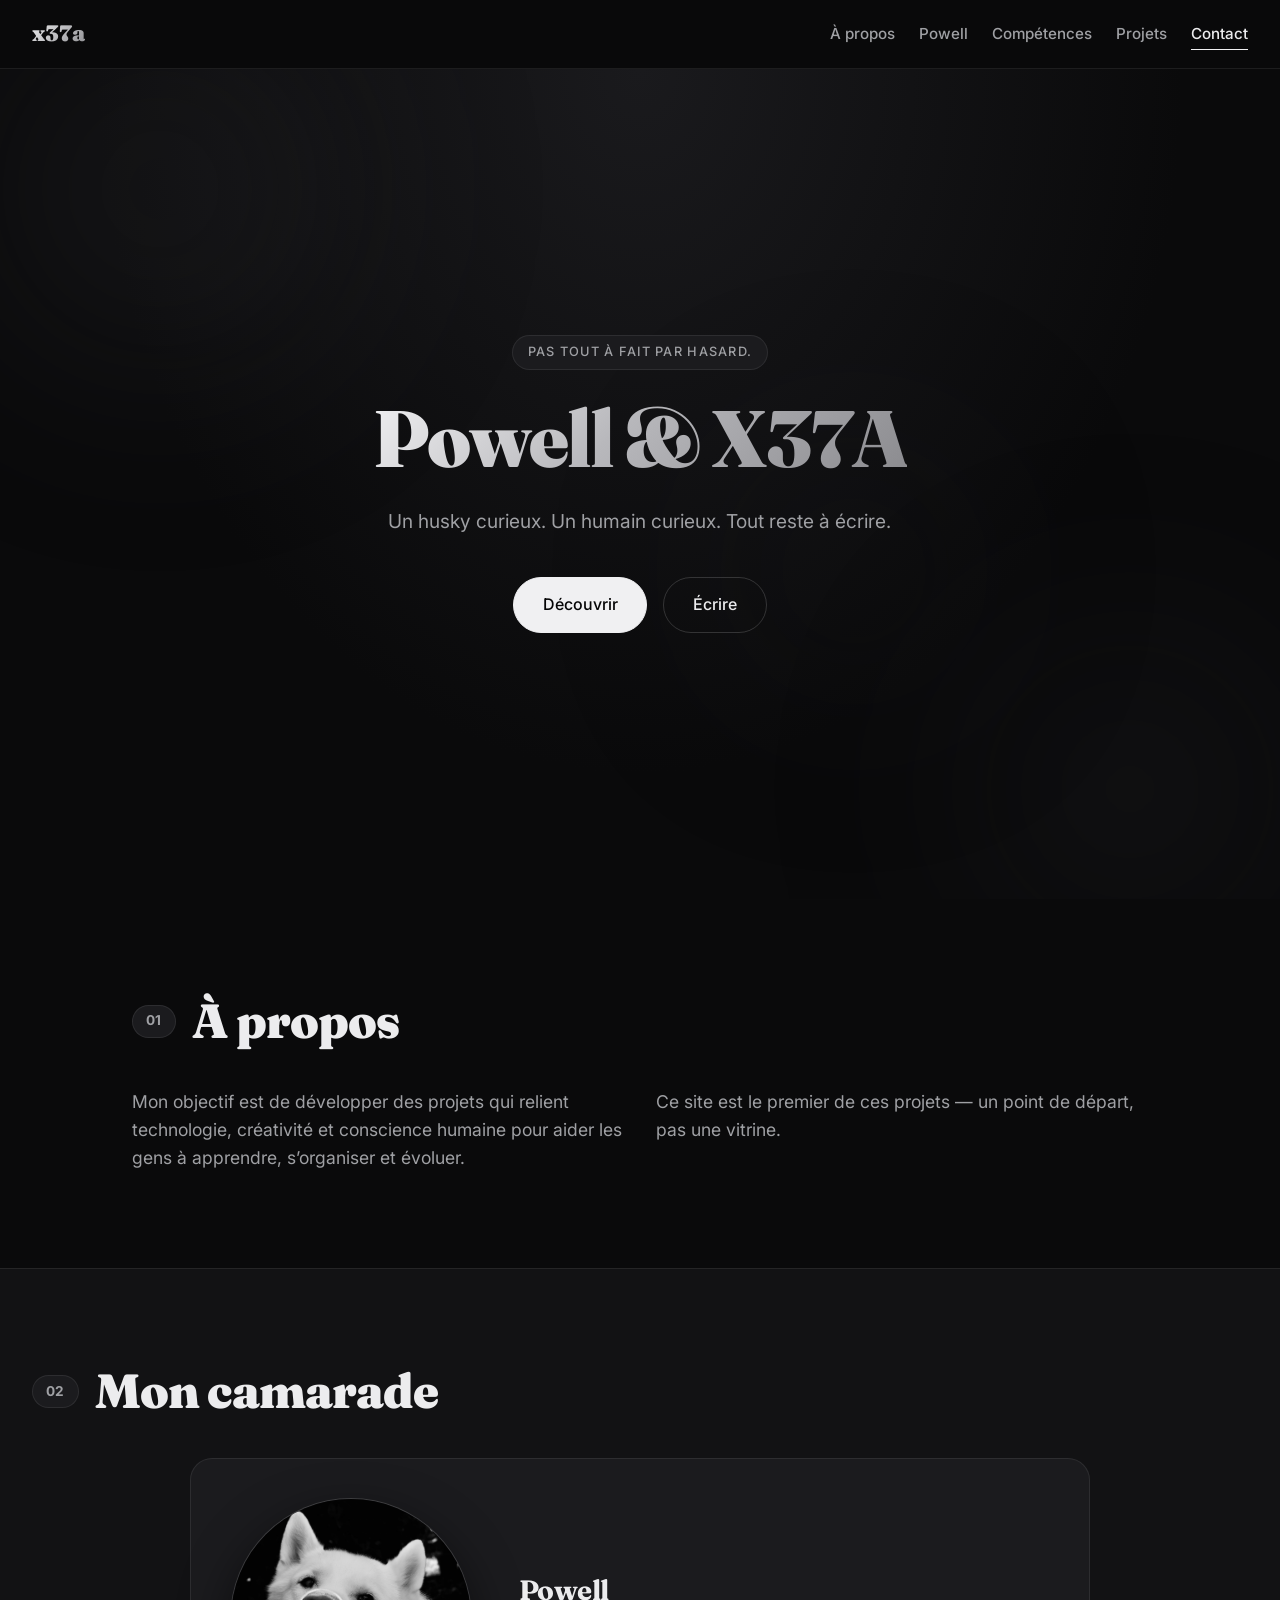
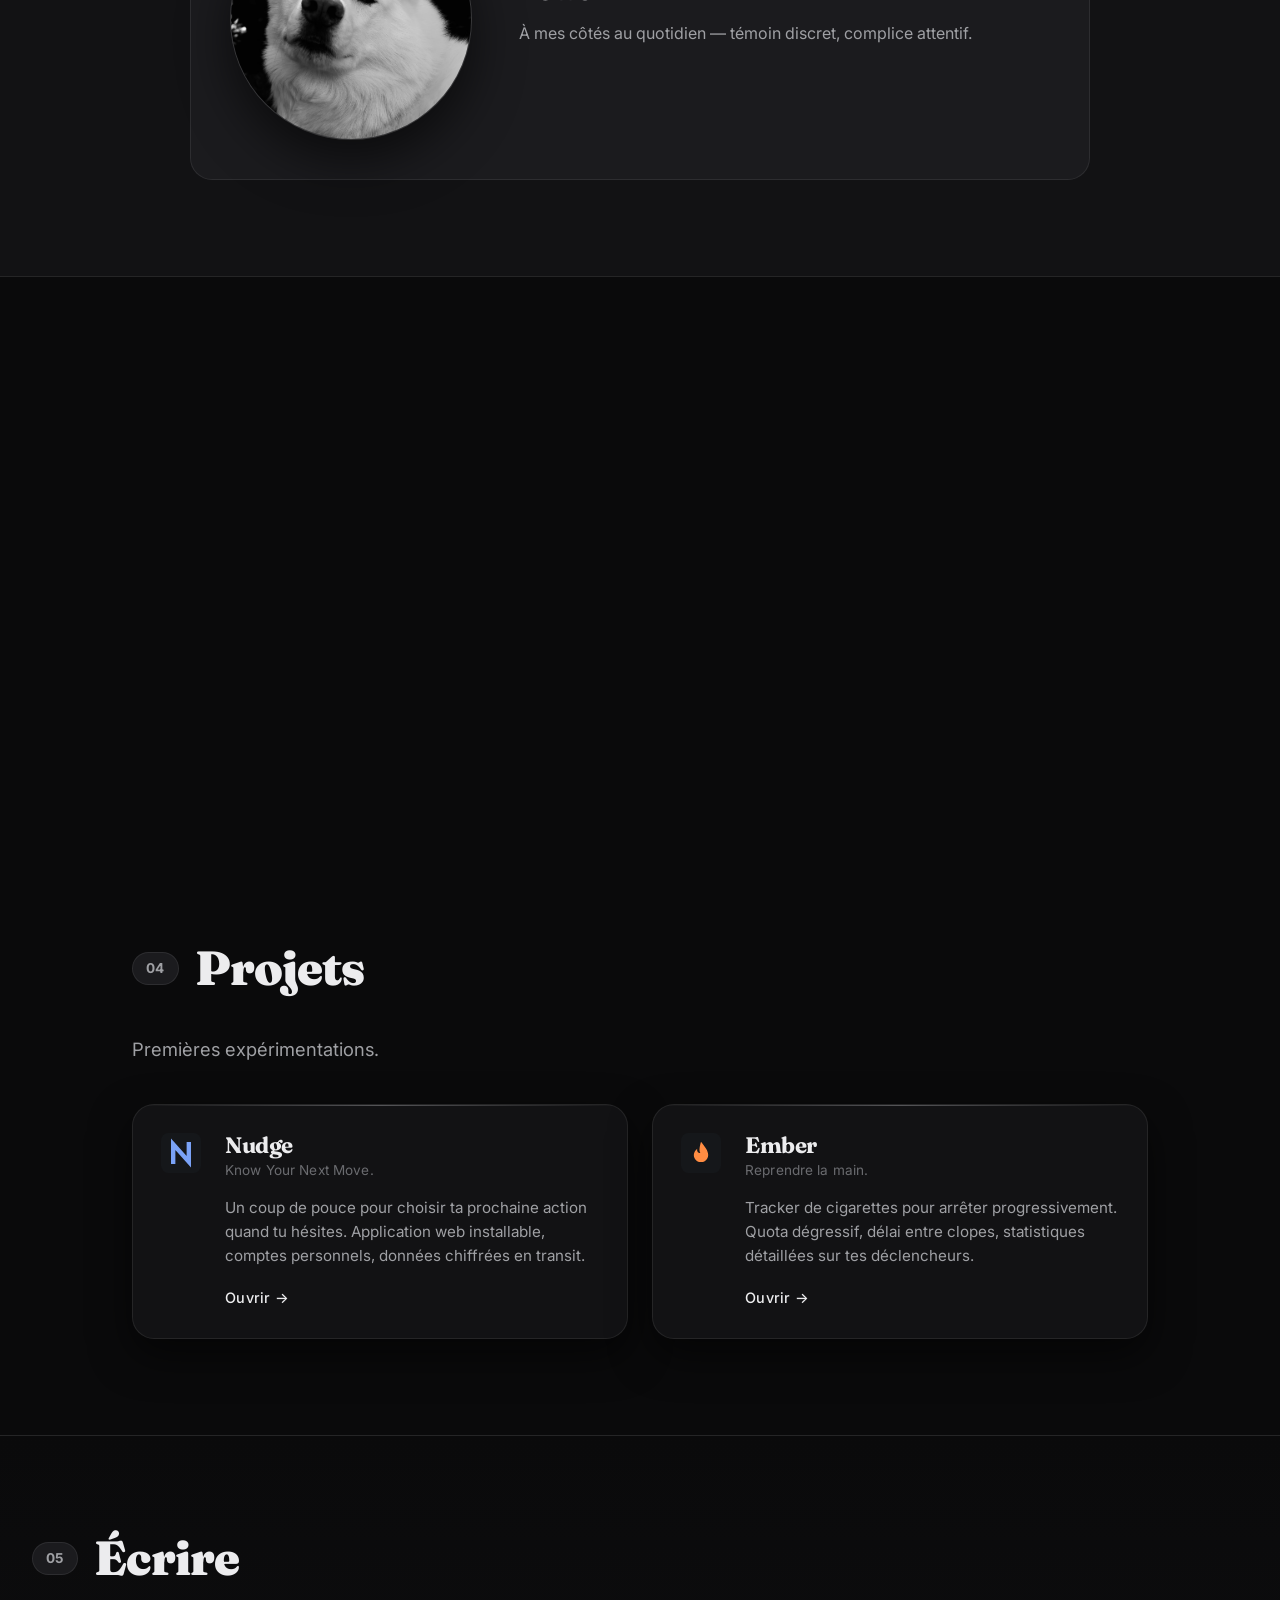
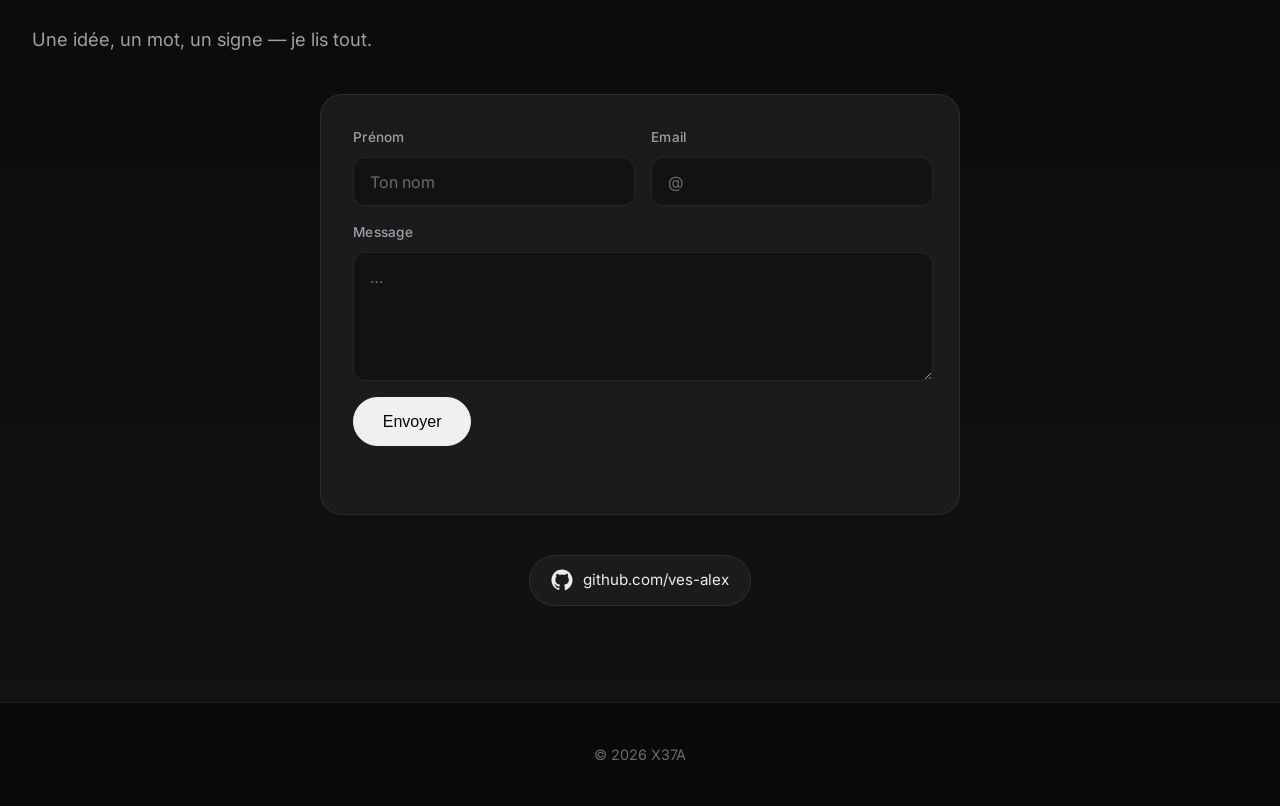
==== commit 1ce8d9aa: "ajout d'Ember dans la section projets Carte avec icône flamme ambre, lien vers https://useember.verc" ====
--- a/index.html
+++ b/index.html
@@ -140,6 +140,23 @@
                         <p class="project-desc">
                             Un coup de pouce pour choisir ta prochaine action quand tu hésites.
                             Application web installable, comptes personnels, données chiffrées en transit.
+                        </p>
+                        <span class="project-link">Ouvrir <span class="project-arrow">→</span></span>
+                    </div>
+                </a>
+                <a class="project-card" href="https://useember.vercel.app/" target="_blank" rel="noopener">
+                    <div class="project-icon" aria-hidden="true">
+                        <svg viewBox="0 0 512 512" width="40" height="40">
+                            <rect width="512" height="512" rx="96" fill="#15171a"/>
+                            <path d="M 256 112 C 304 176, 348 224, 348 280 C 348 332, 308 372, 256 372 C 204 372, 164 332, 164 280 C 164 248, 184 220, 208 200 C 200 232, 220 256, 248 256 C 232 232, 232 196, 256 112 Z" fill="#ff8c42"/>
+                        </svg>
+                    </div>
+                    <div class="project-body">
+                        <h3>Ember</h3>
+                        <p class="project-tag">Reprendre la main.</p>
+                        <p class="project-desc">
+                            Tracker de cigarettes pour arrêter progressivement.
+                            Quota dégressif, délai entre clopes, statistiques détaillées sur tes déclencheurs.
                         </p>
                         <span class="project-link">Ouvrir <span class="project-arrow">→</span></span>
                     </div>
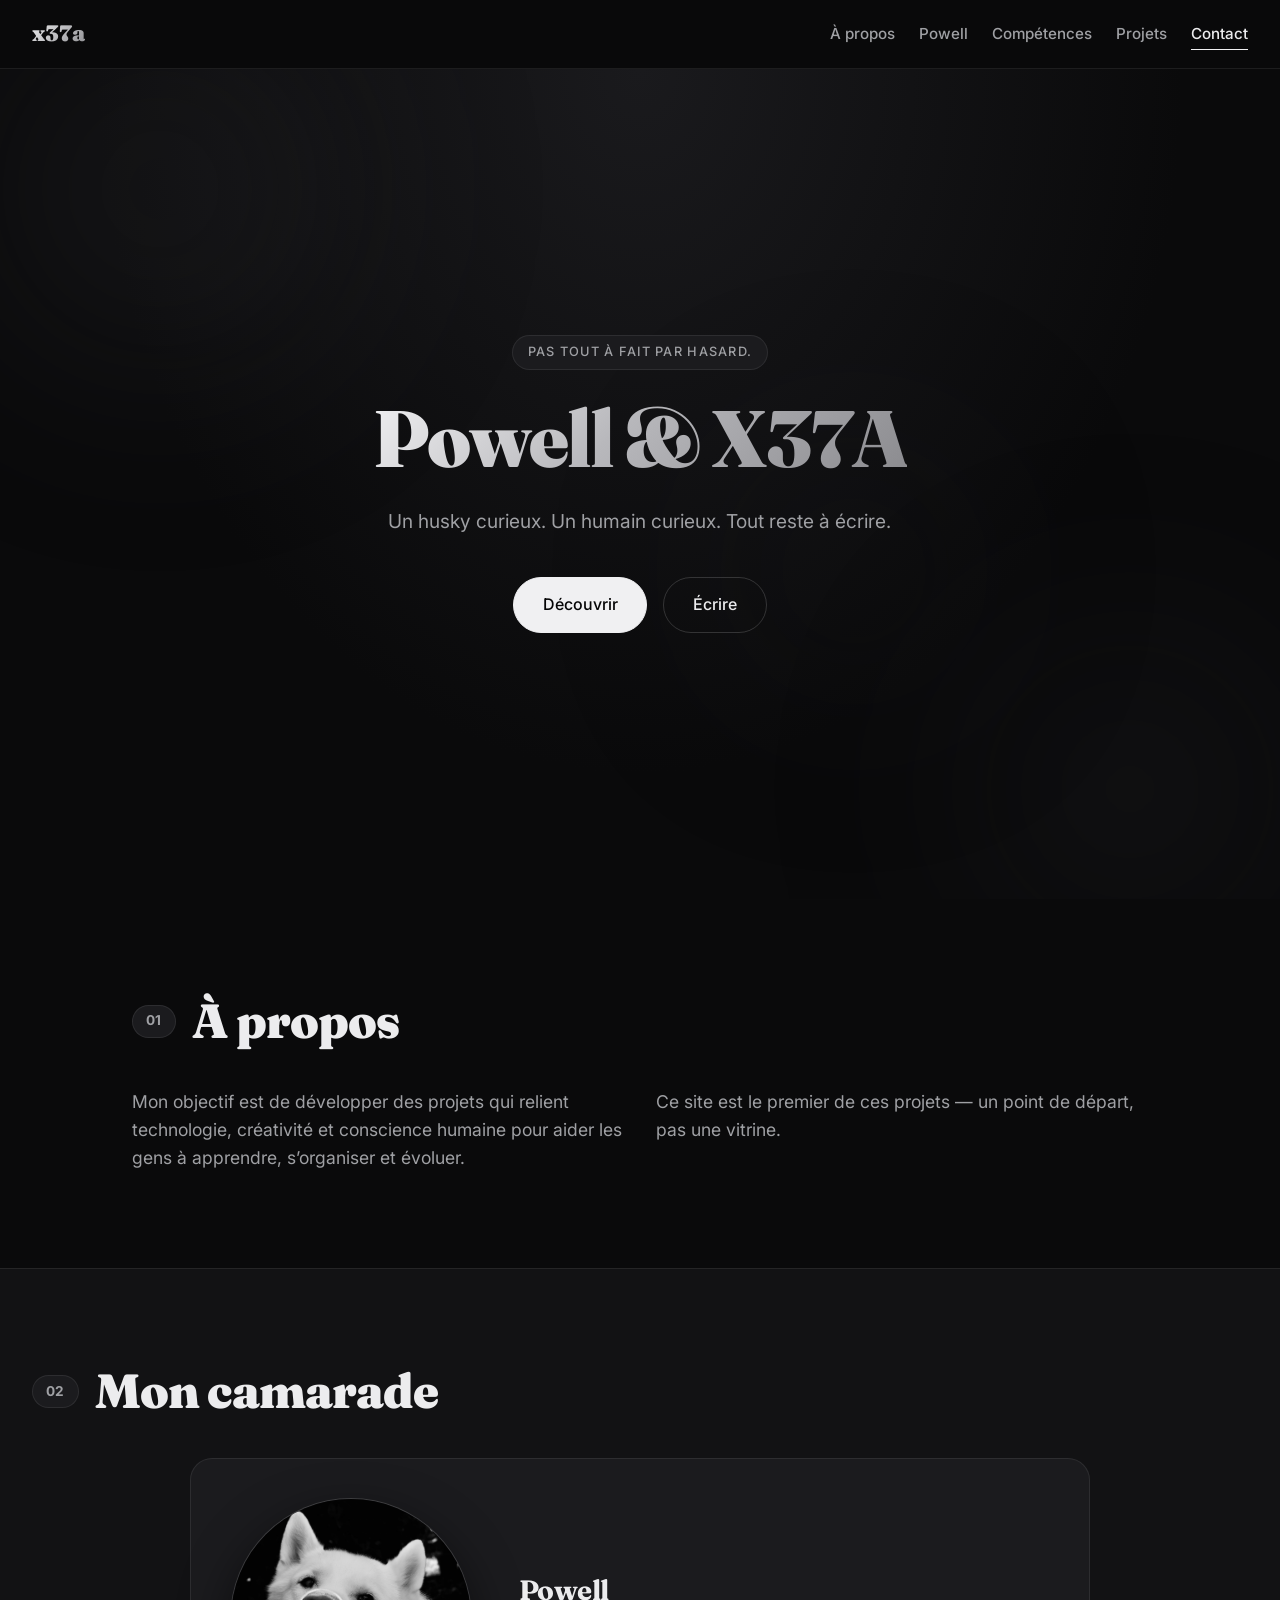
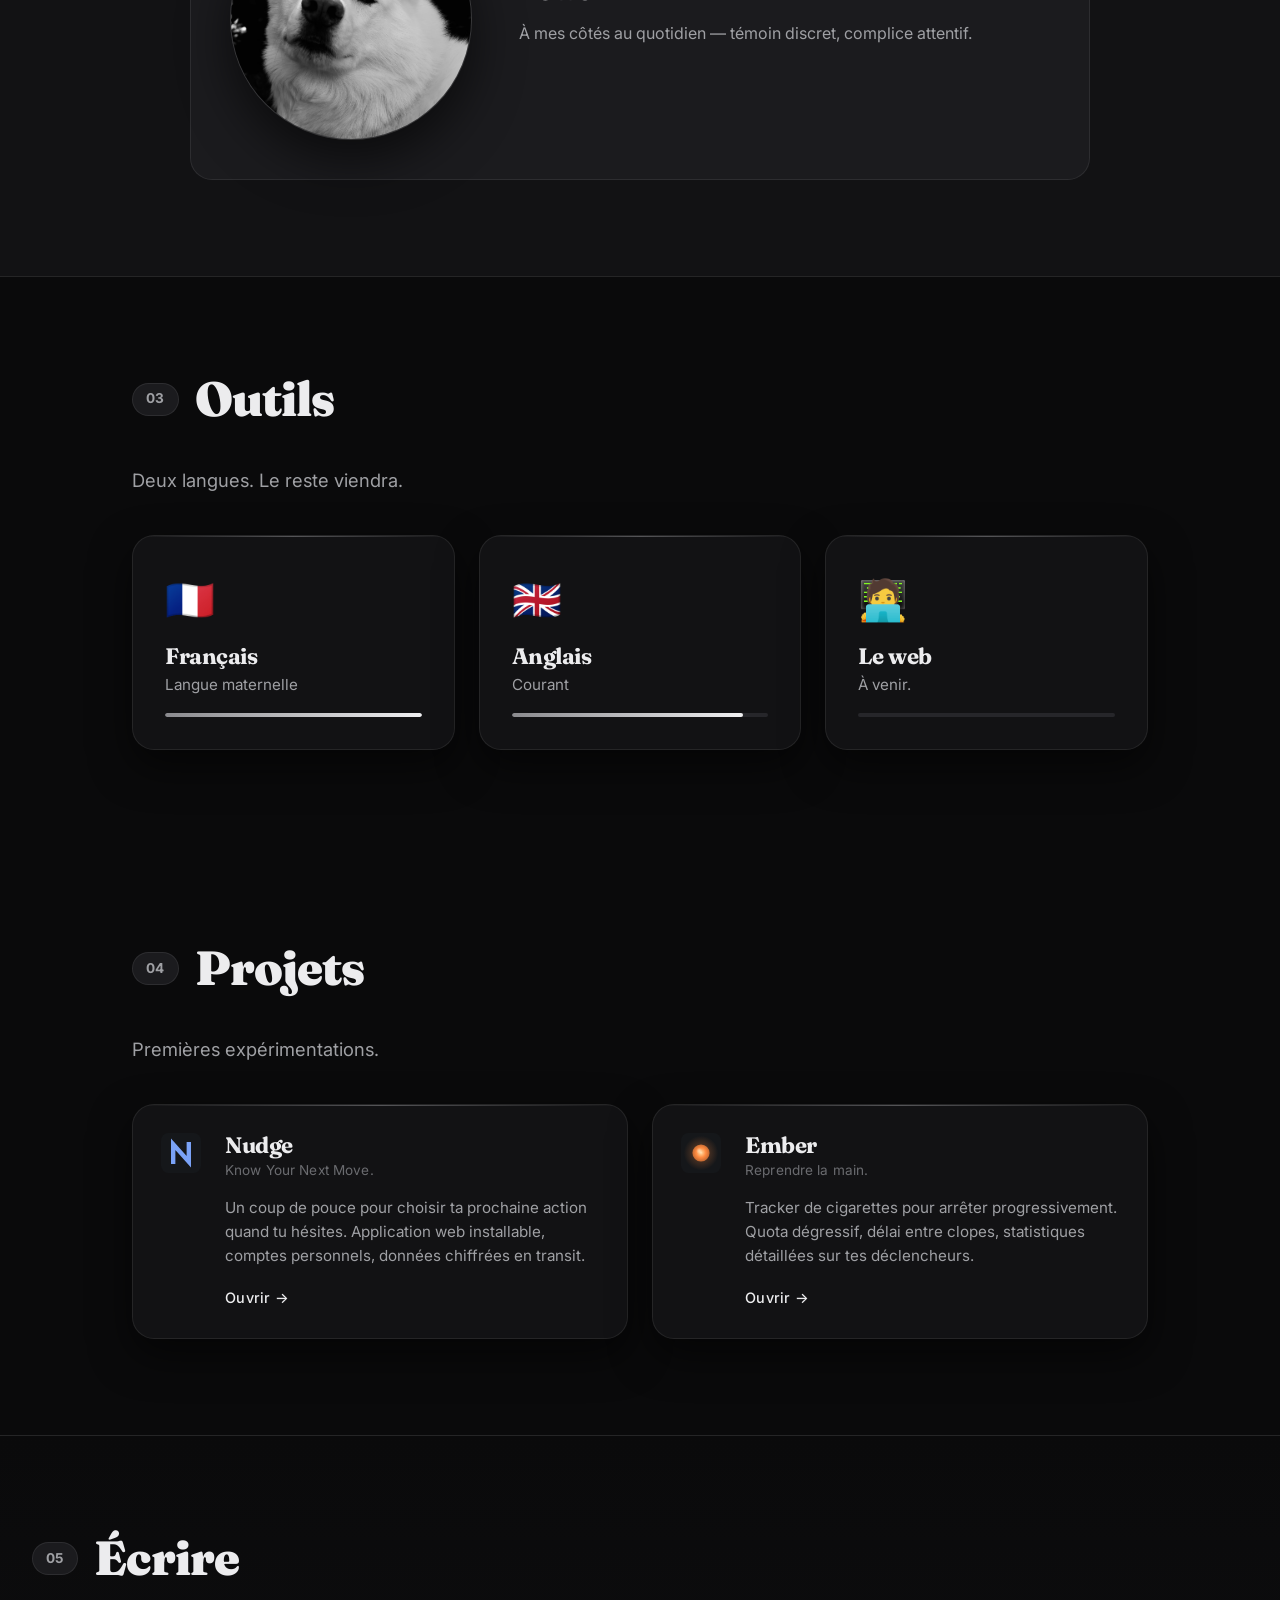
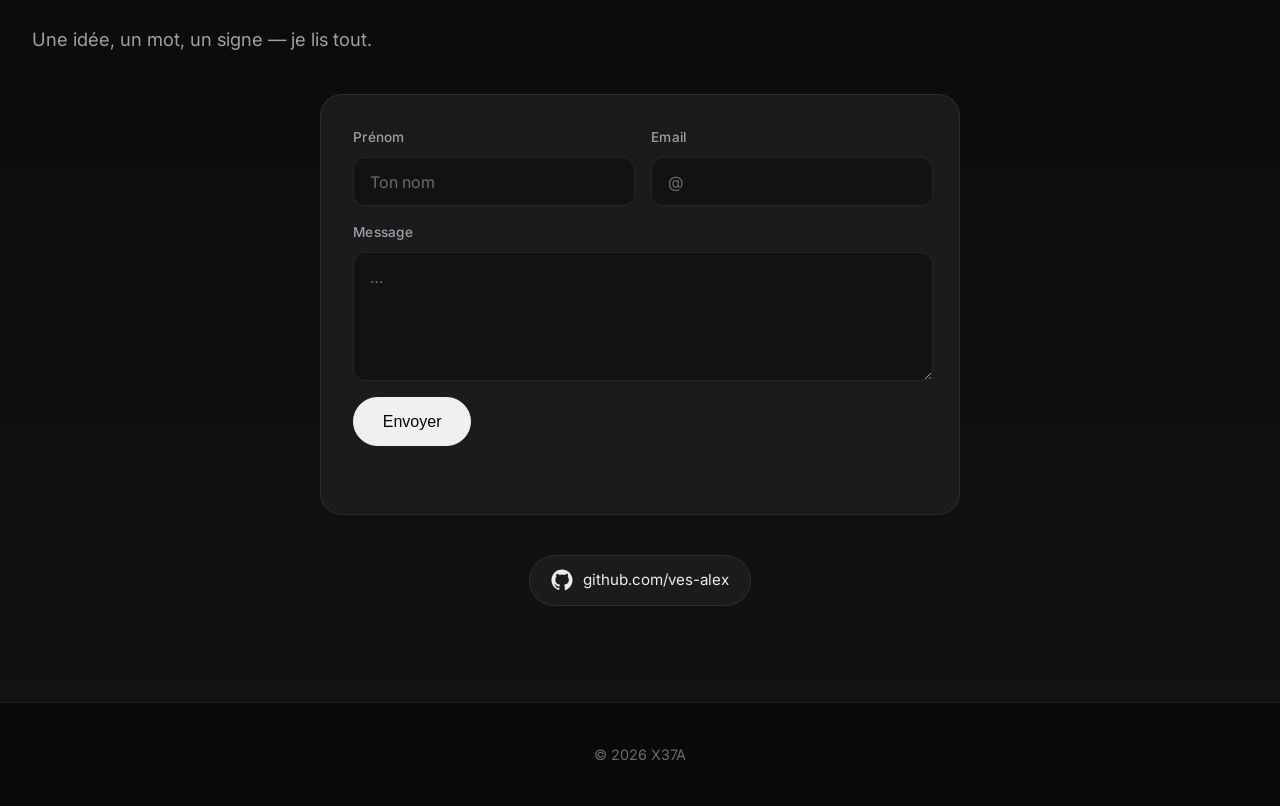
==== commit d7eff761: "ember: nouveau logo "braise pure" dans la card Aligne le SVG inline sur le nouveau design d'ember (d" ====
--- a/index.html
+++ b/index.html
@@ -147,8 +147,27 @@
                 <a class="project-card" href="https://useember.vercel.app/" target="_blank" rel="noopener">
                     <div class="project-icon" aria-hidden="true">
                         <svg viewBox="0 0 512 512" width="40" height="40">
+                            <defs>
+                                <radialGradient id="emberHalo" cx="256" cy="256" r="220" gradientUnits="userSpaceOnUse">
+                                    <stop offset="0%" stop-color="#ff8c42" stop-opacity="0.55"/>
+                                    <stop offset="35%" stop-color="#ff8c42" stop-opacity="0.25"/>
+                                    <stop offset="100%" stop-color="#ff8c42" stop-opacity="0"/>
+                                </radialGradient>
+                                <radialGradient id="emberCore" cx="256" cy="252" r="110" gradientUnits="userSpaceOnUse">
+                                    <stop offset="0%" stop-color="#ffe2b5"/>
+                                    <stop offset="20%" stop-color="#ffc080"/>
+                                    <stop offset="55%" stop-color="#ff8c42"/>
+                                    <stop offset="100%" stop-color="#c66a31"/>
+                                </radialGradient>
+                                <radialGradient id="emberHilight" cx="232" cy="228" r="40" gradientUnits="userSpaceOnUse">
+                                    <stop offset="0%" stop-color="#fff0d4" stop-opacity="0.6"/>
+                                    <stop offset="100%" stop-color="#fff0d4" stop-opacity="0"/>
+                                </radialGradient>
+                            </defs>
                             <rect width="512" height="512" rx="96" fill="#15171a"/>
-                            <path d="M 256 112 C 304 176, 348 224, 348 280 C 348 332, 308 372, 256 372 C 204 372, 164 332, 164 280 C 164 248, 184 220, 208 200 C 200 232, 220 256, 248 256 C 232 232, 232 196, 256 112 Z" fill="#ff8c42"/>
+                            <circle cx="256" cy="256" r="220" fill="url(#emberHalo)"/>
+                            <circle cx="256" cy="256" r="110" fill="url(#emberCore)"/>
+                            <circle cx="232" cy="228" r="40" fill="url(#emberHilight)"/>
                         </svg>
                     </div>
                     <div class="project-body">
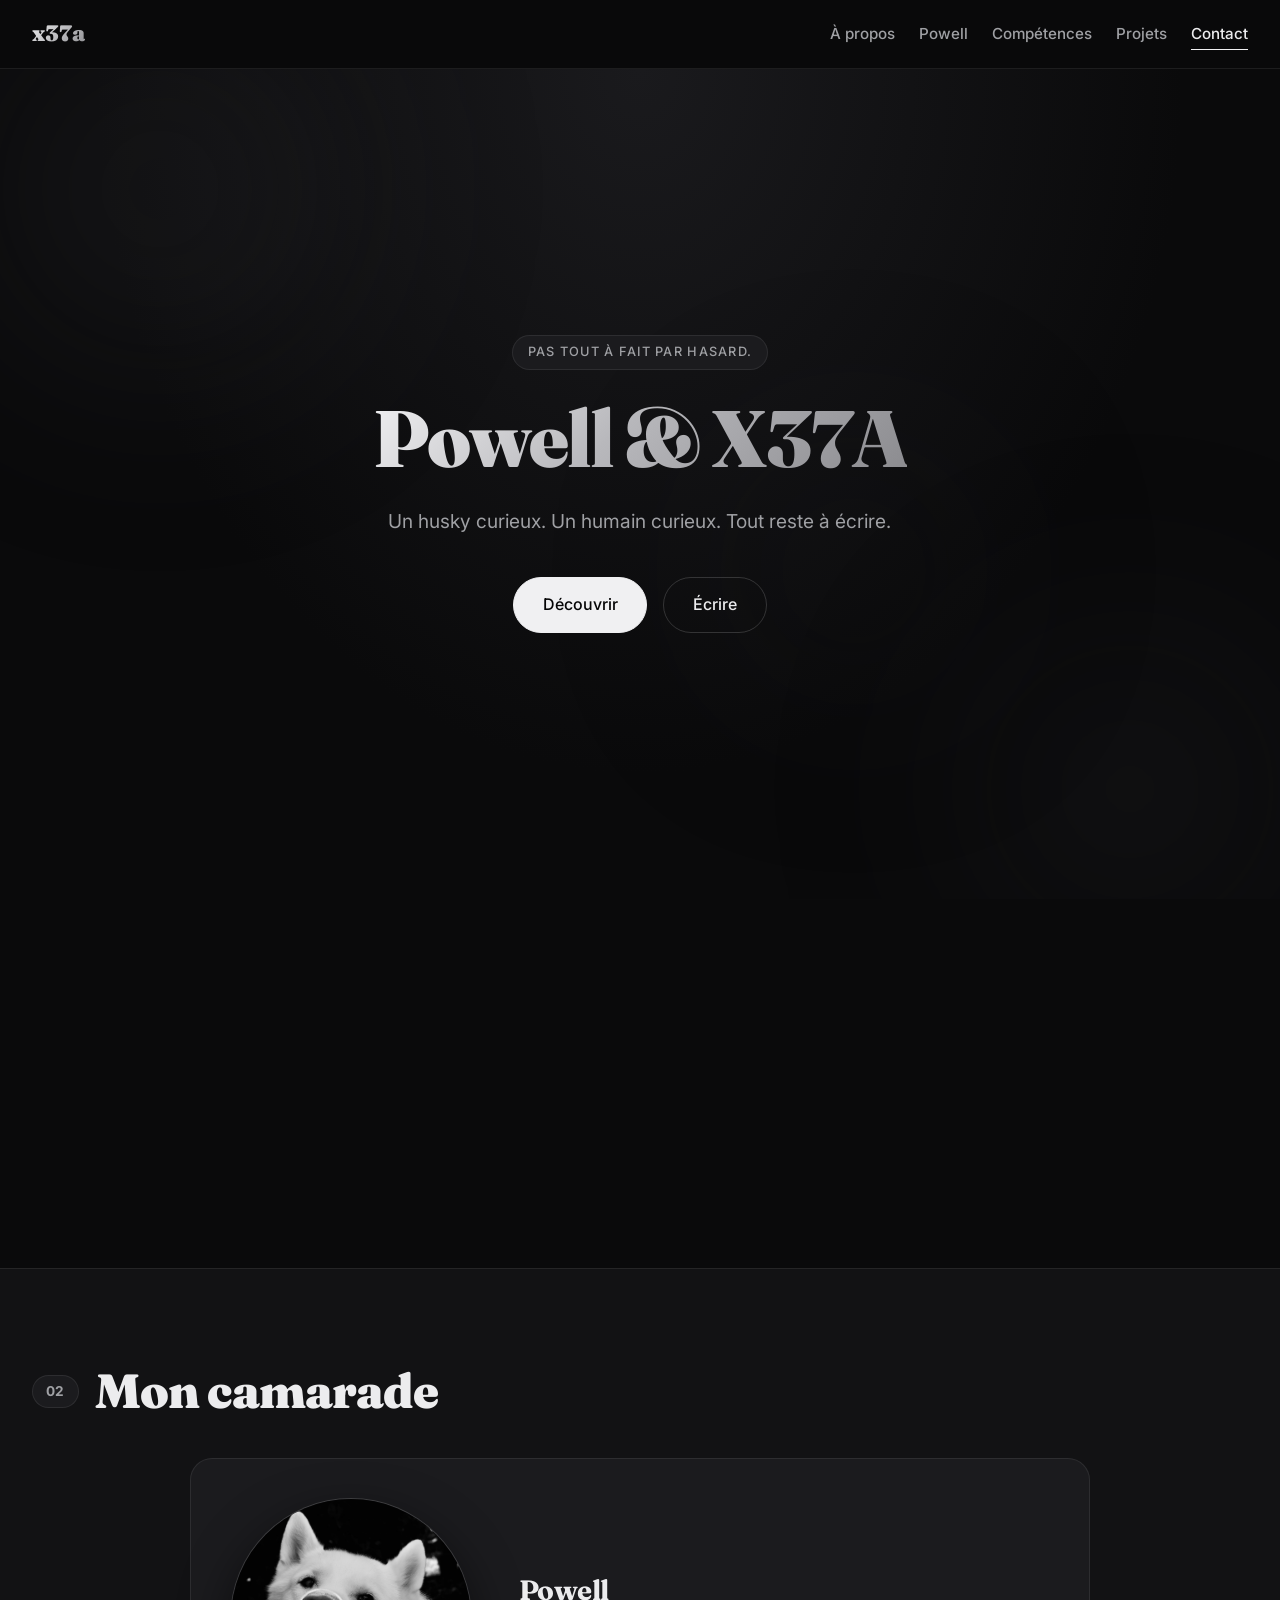
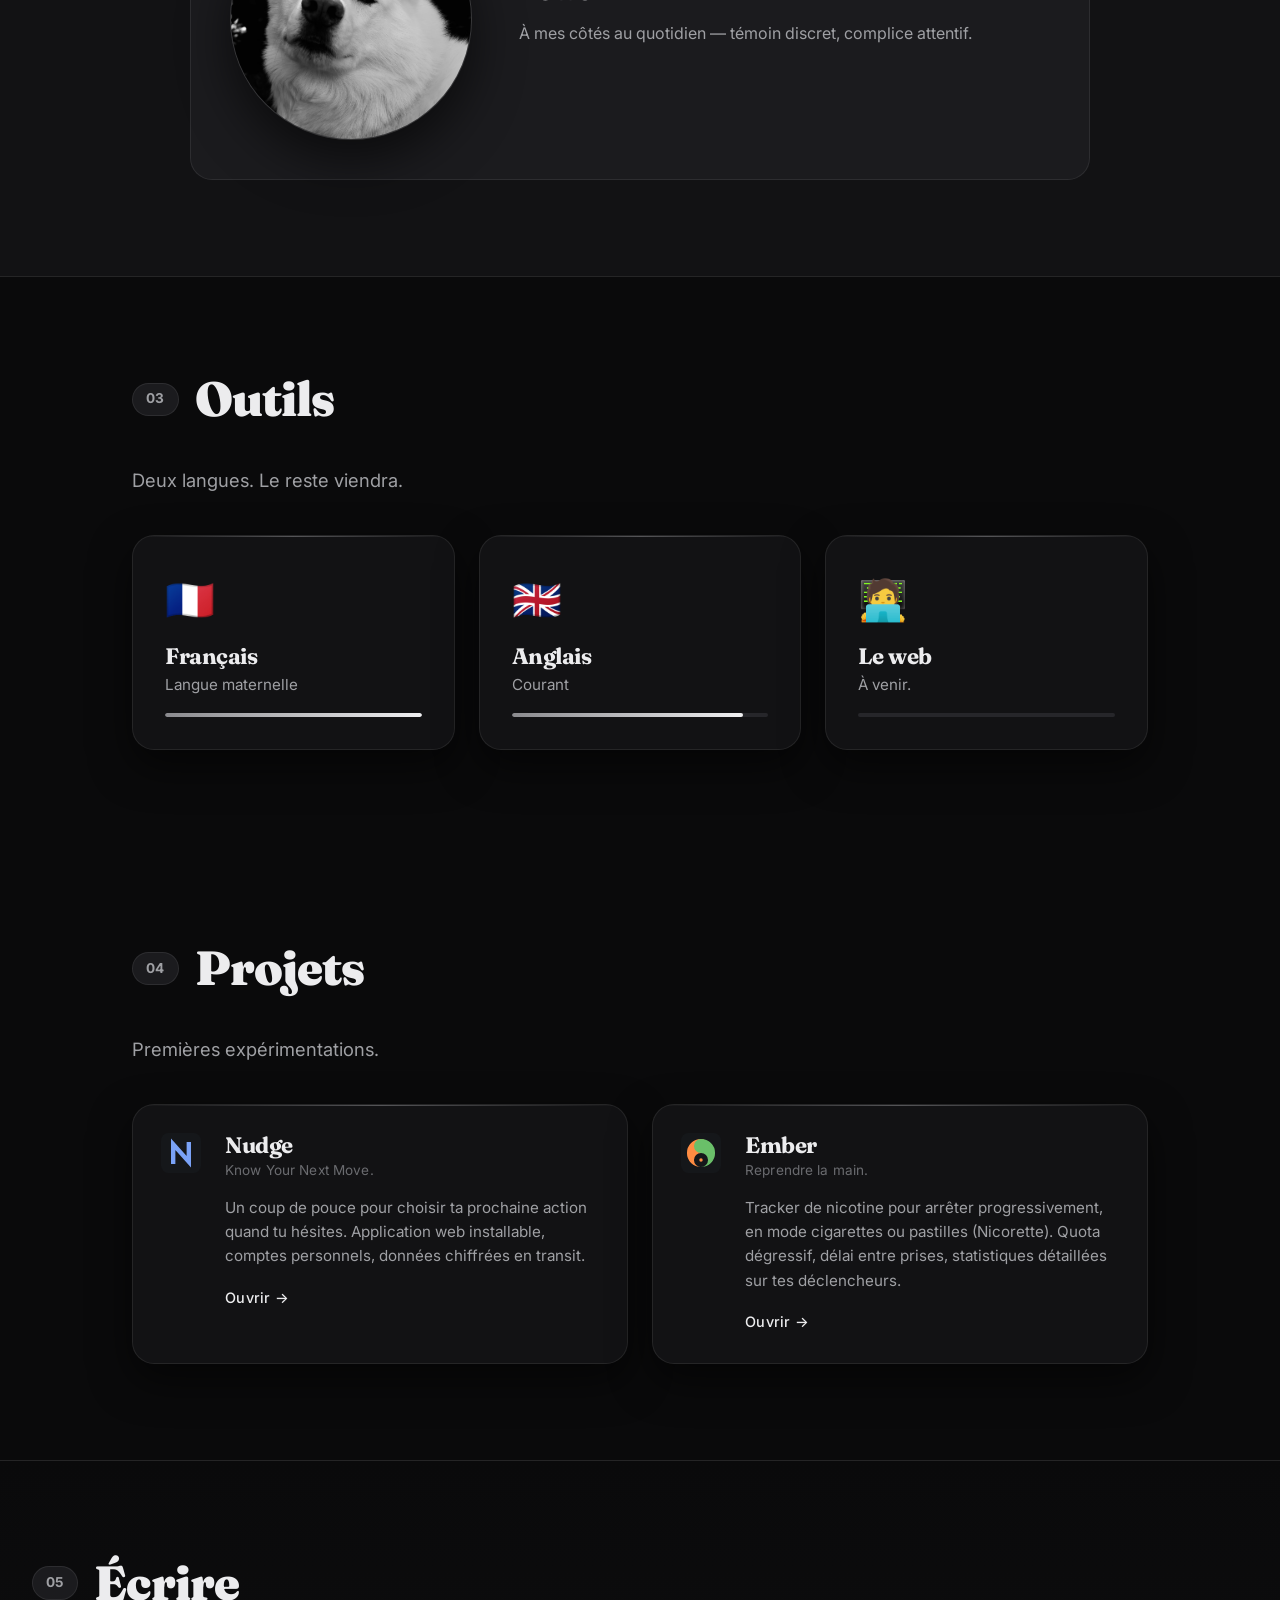
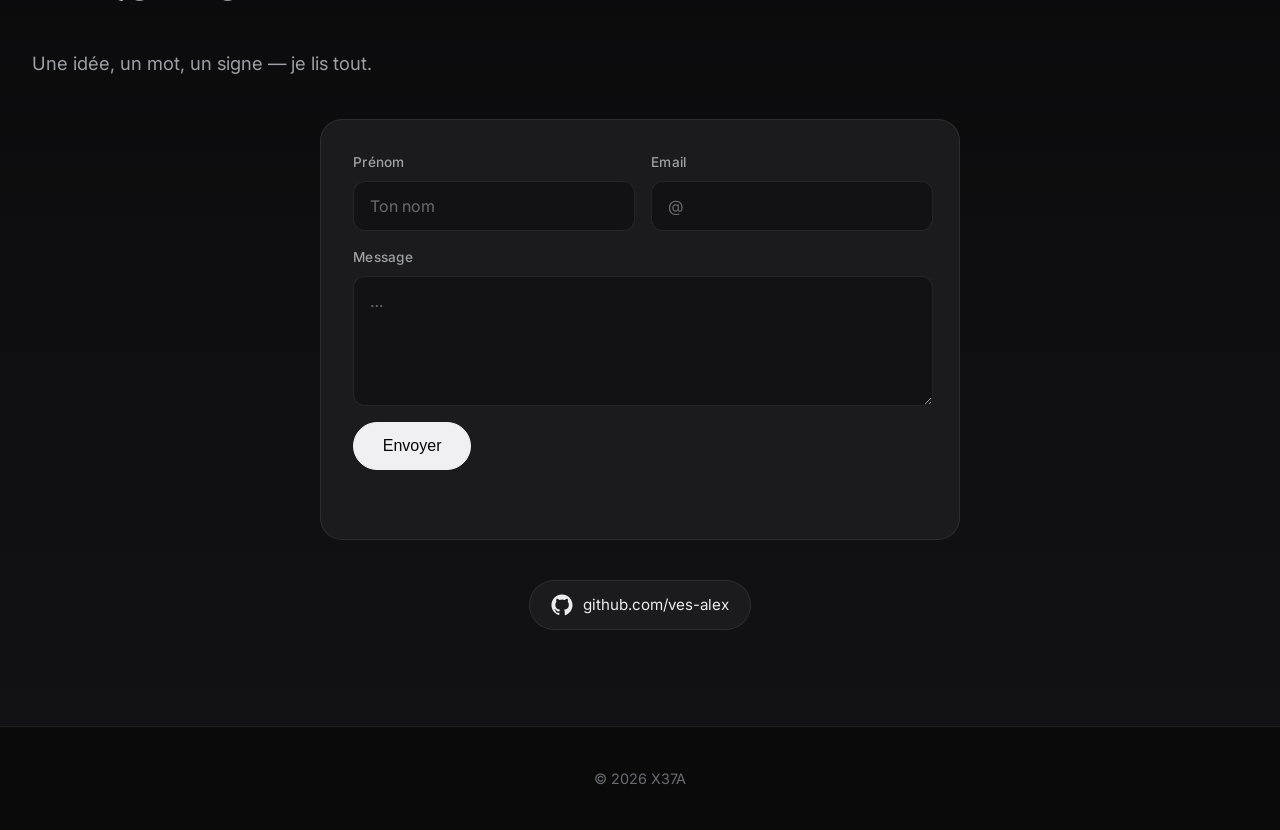
==== commit b1c78c54: "chore(ember): MAJ card Ember avec le nouveau logo et description bi-mode Le logo de la card "Ember" " ====
--- a/index.html
+++ b/index.html
@@ -147,35 +147,18 @@
                 <a class="project-card" href="https://useember.vercel.app/" target="_blank" rel="noopener">
                     <div class="project-icon" aria-hidden="true">
                         <svg viewBox="0 0 512 512" width="40" height="40">
-                            <defs>
-                                <radialGradient id="emberHalo" cx="256" cy="256" r="220" gradientUnits="userSpaceOnUse">
-                                    <stop offset="0%" stop-color="#ff8c42" stop-opacity="0.55"/>
-                                    <stop offset="35%" stop-color="#ff8c42" stop-opacity="0.25"/>
-                                    <stop offset="100%" stop-color="#ff8c42" stop-opacity="0"/>
-                                </radialGradient>
-                                <radialGradient id="emberCore" cx="256" cy="252" r="110" gradientUnits="userSpaceOnUse">
-                                    <stop offset="0%" stop-color="#ffe2b5"/>
-                                    <stop offset="20%" stop-color="#ffc080"/>
-                                    <stop offset="55%" stop-color="#ff8c42"/>
-                                    <stop offset="100%" stop-color="#c66a31"/>
-                                </radialGradient>
-                                <radialGradient id="emberHilight" cx="232" cy="228" r="40" gradientUnits="userSpaceOnUse">
-                                    <stop offset="0%" stop-color="#fff0d4" stop-opacity="0.6"/>
-                                    <stop offset="100%" stop-color="#fff0d4" stop-opacity="0"/>
-                                </radialGradient>
-                            </defs>
                             <rect width="512" height="512" rx="96" fill="#15171a"/>
-                            <circle cx="256" cy="256" r="220" fill="url(#emberHalo)"/>
-                            <circle cx="256" cy="256" r="110" fill="url(#emberCore)"/>
-                            <circle cx="232" cy="228" r="40" fill="url(#emberHilight)"/>
+                            <path d="M 256,76 A 180,180 0 0,0 256,436 A 90,90 0 0,1 256,256 A 90,90 0 0,0 256,76 Z" fill="#ff8c42"/>
+                            <path d="M 256,76 A 180,180 0 0,1 256,436 A 90,90 0 0,0 256,256 A 90,90 0 0,1 256,76 Z" fill="#6abf69"/>
+                            <circle cx="256" cy="346" r="22" fill="#ff8c42"/>
                         </svg>
                     </div>
                     <div class="project-body">
                         <h3>Ember</h3>
                         <p class="project-tag">Reprendre la main.</p>
                         <p class="project-desc">
-                            Tracker de cigarettes pour arrêter progressivement.
-                            Quota dégressif, délai entre clopes, statistiques détaillées sur tes déclencheurs.
+                            Tracker de nicotine pour arrêter progressivement, en mode cigarettes ou pastilles (Nicorette).
+                            Quota dégressif, délai entre prises, statistiques détaillées sur tes déclencheurs.
                         </p>
                         <span class="project-link">Ouvrir <span class="project-arrow">→</span></span>
                     </div>
